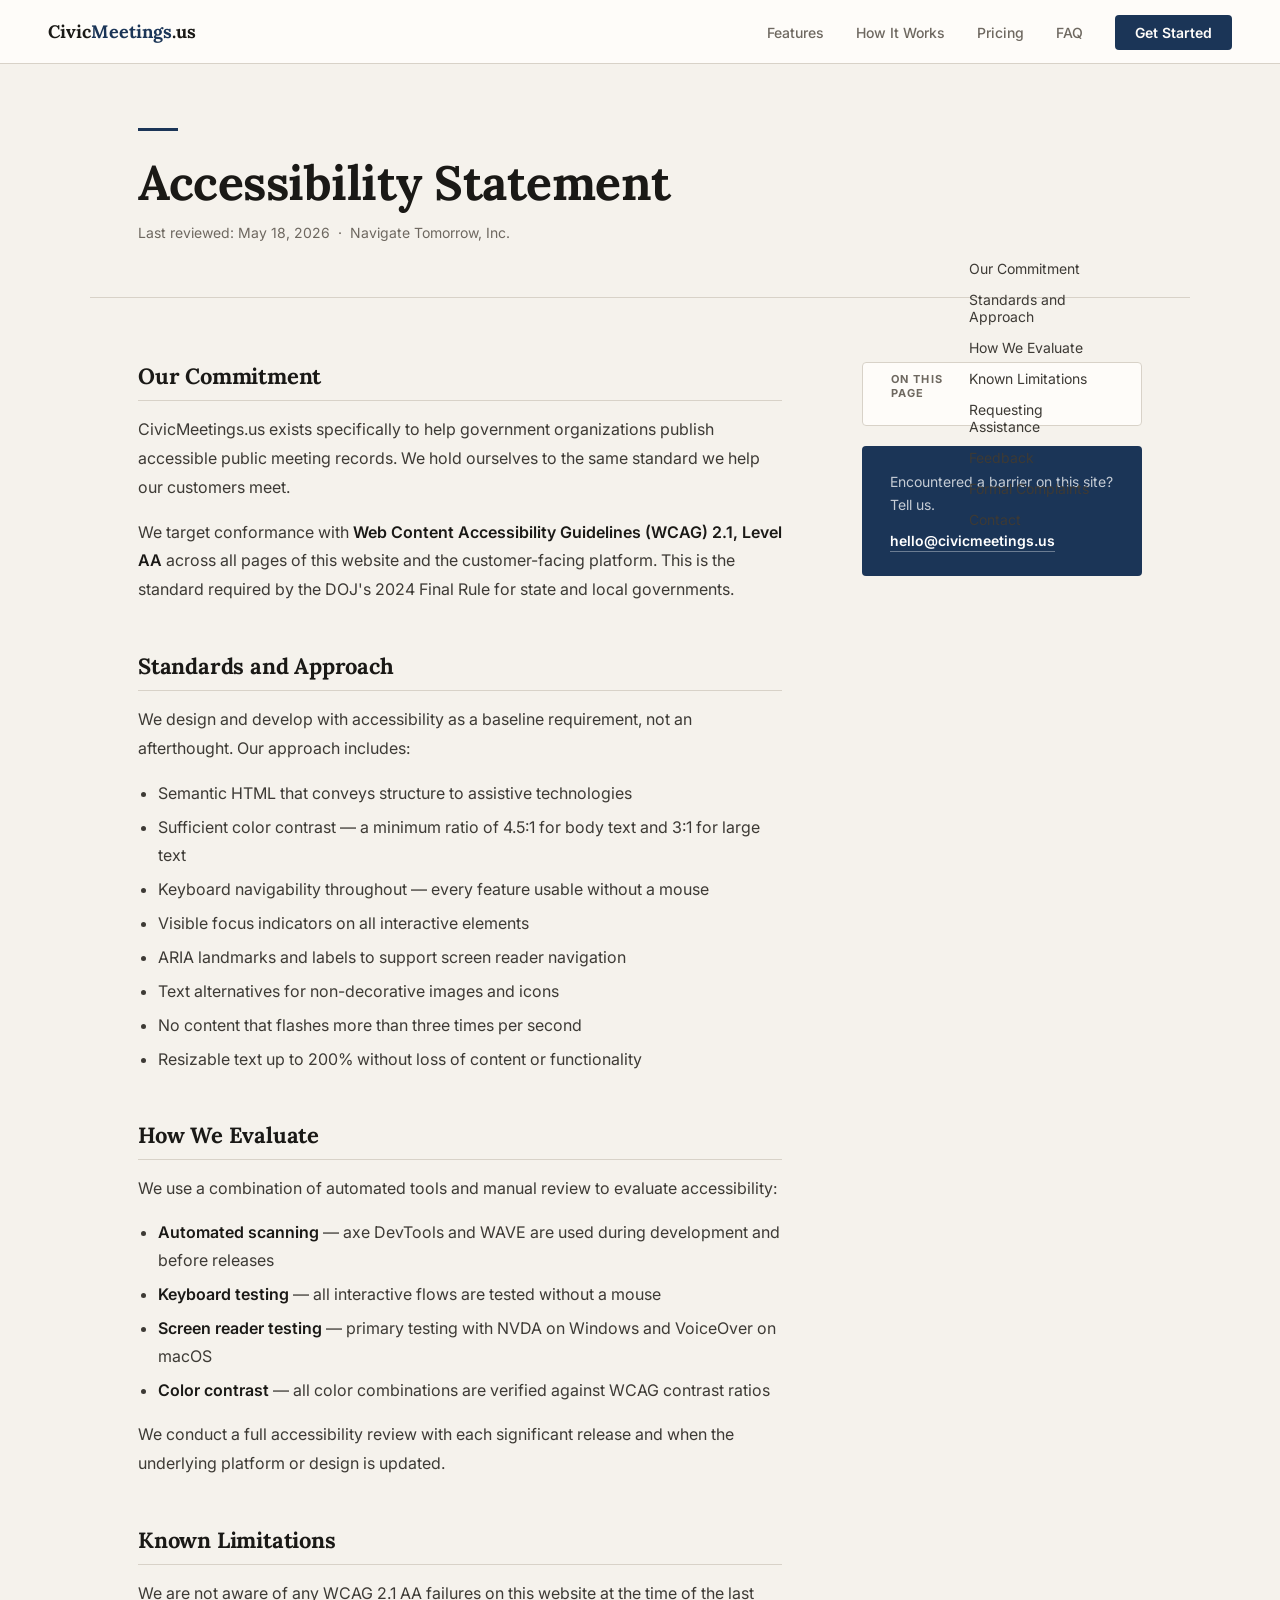
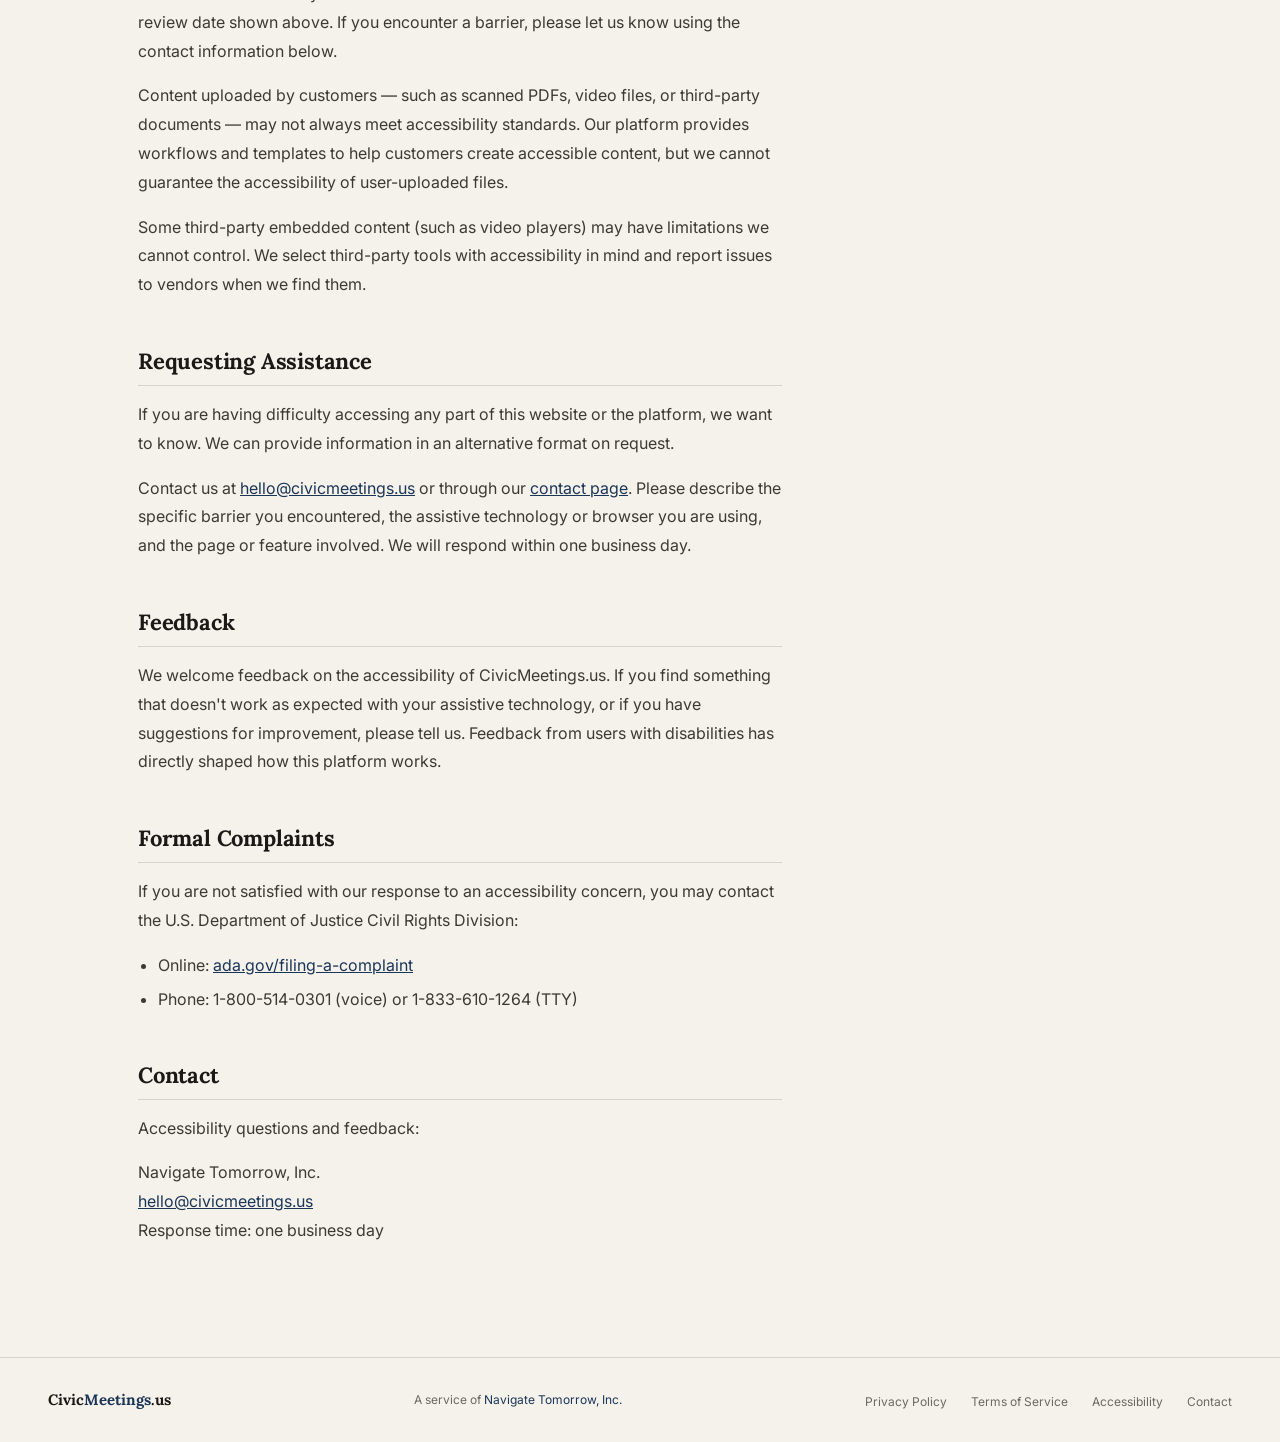
==== accessibility.html @ 12cb9756 "Add Privacy Policy, Terms of Service, Accessibility Statement, and Contact pages - Create styles.css" ====
<!DOCTYPE html>
<html lang="en">
<head>
  <meta charset="UTF-8">
  <meta name="viewport" content="width=device-width, initial-scale=1.0">
  <title>Accessibility Statement — CivicMeetings.us</title>
  <link href="https://fonts.googleapis.com/css2?family=Lora:ital,wght@0,400;0,600;0,700;1,400&family=Inter:wght@400;500;600;700&display=swap" rel="stylesheet">
  <link rel="stylesheet" href="styles.css">
</head>
<body>

<a href="#main-content" class="skip-link">Skip to main content</a>

<nav aria-label="Main navigation">
  <a href="index.html" class="nav-logo">Civic<span>Meetings</span>.us</a>
  <ul class="nav-links">
    <li><a href="index.html#features">Features</a></li>
    <li><a href="index.html#how-it-works">How It Works</a></li>
    <li><a href="index.html#pricing">Pricing</a></li>
    <li><a href="index.html#faq">FAQ</a></li>
    <li><a href="index.html#pricing" class="nav-cta">Get Started</a></li>
  </ul>
</nav>

<main id="main-content">

  <div class="page-header">
    <div class="page-header-rule" aria-hidden="true"></div>
    <h1>Accessibility Statement</h1>
    <p class="page-header-meta">Last reviewed: May 18, 2026 &nbsp;&middot;&nbsp; Navigate Tomorrow, Inc.</p>
  </div>

  <div class="page-content">

    <article class="prose">

      <h2 id="commitment">Our Commitment</h2>
      <p>CivicMeetings.us exists specifically to help government organizations publish accessible public meeting records. We hold ourselves to the same standard we help our customers meet.</p>
      <p>We target conformance with <strong>Web Content Accessibility Guidelines (WCAG) 2.1, Level AA</strong> across all pages of this website and the customer-facing platform. This is the standard required by the DOJ's 2024 Final Rule for state and local governments.</p>

      <h2 id="standards">Standards and Approach</h2>
      <p>We design and develop with accessibility as a baseline requirement, not an afterthought. Our approach includes:</p>
      <ul>
        <li>Semantic HTML that conveys structure to assistive technologies</li>
        <li>Sufficient color contrast — a minimum ratio of 4.5:1 for body text and 3:1 for large text</li>
        <li>Keyboard navigability throughout — every feature usable without a mouse</li>
        <li>Visible focus indicators on all interactive elements</li>
        <li>ARIA landmarks and labels to support screen reader navigation</li>
        <li>Text alternatives for non-decorative images and icons</li>
        <li>No content that flashes more than three times per second</li>
        <li>Resizable text up to 200% without loss of content or functionality</li>
      </ul>

      <h2 id="evaluation">How We Evaluate</h2>
      <p>We use a combination of automated tools and manual review to evaluate accessibility:</p>
      <ul>
        <li><strong>Automated scanning</strong> — axe DevTools and WAVE are used during development and before releases</li>
        <li><strong>Keyboard testing</strong> — all interactive flows are tested without a mouse</li>
        <li><strong>Screen reader testing</strong> — primary testing with NVDA on Windows and VoiceOver on macOS</li>
        <li><strong>Color contrast</strong> — all color combinations are verified against WCAG contrast ratios</li>
      </ul>
      <p>We conduct a full accessibility review with each significant release and when the underlying platform or design is updated.</p>

      <h2 id="known-issues">Known Limitations</h2>
      <p>We are not aware of any WCAG 2.1 AA failures on this website at the time of the last review date shown above. If you encounter a barrier, please let us know using the contact information below.</p>
      <p>Content uploaded by customers — such as scanned PDFs, video files, or third-party documents — may not always meet accessibility standards. Our platform provides workflows and templates to help customers create accessible content, but we cannot guarantee the accessibility of user-uploaded files.</p>
      <p>Some third-party embedded content (such as video players) may have limitations we cannot control. We select third-party tools with accessibility in mind and report issues to vendors when we find them.</p>

      <h2 id="assistance">Requesting Assistance</h2>
      <p>If you are having difficulty accessing any part of this website or the platform, we want to know. We can provide information in an alternative format on request.</p>
      <p>Contact us at <a href="mailto:hello@civicmeetings.us">hello@civicmeetings.us</a> or through our <a href="contact.html">contact page</a>. Please describe the specific barrier you encountered, the assistive technology or browser you are using, and the page or feature involved. We will respond within one business day.</p>

      <h2 id="feedback">Feedback</h2>
      <p>We welcome feedback on the accessibility of CivicMeetings.us. If you find something that doesn't work as expected with your assistive technology, or if you have suggestions for improvement, please tell us. Feedback from users with disabilities has directly shaped how this platform works.</p>

      <h2 id="formal-complaints">Formal Complaints</h2>
      <p>If you are not satisfied with our response to an accessibility concern, you may contact the U.S. Department of Justice Civil Rights Division:</p>
      <ul>
        <li>Online: <a href="https://www.ada.gov/filing-a-complaint/" target="_blank" rel="noopener noreferrer">ada.gov/filing-a-complaint</a></li>
        <li>Phone: 1-800-514-0301 (voice) or 1-833-610-1264 (TTY)</li>
      </ul>

      <h2 id="contact">Contact</h2>
      <p>Accessibility questions and feedback:</p>
      <p>
        Navigate Tomorrow, Inc.<br>
        <a href="mailto:hello@civicmeetings.us">hello@civicmeetings.us</a><br>
        Response time: one business day
      </p>

    </article>

    <aside class="page-sidebar" aria-label="Page navigation">
      <nav class="sidebar-nav" aria-label="Accessibility statement sections">
        <div class="sidebar-nav-title">On This Page</div>
        <ul>
          <li><a href="#commitment">Our Commitment</a></li>
          <li><a href="#standards">Standards and Approach</a></li>
          <li><a href="#evaluation">How We Evaluate</a></li>
          <li><a href="#known-issues">Known Limitations</a></li>
          <li><a href="#assistance">Requesting Assistance</a></li>
          <li><a href="#feedback">Feedback</a></li>
          <li><a href="#formal-complaints">Formal Complaints</a></li>
          <li><a href="#contact">Contact</a></li>
        </ul>
      </nav>
      <div class="sidebar-contact-box">
        <p>Encountered a barrier on this site? Tell us.</p>
        <a href="mailto:hello@civicmeetings.us">hello@civicmeetings.us</a>
      </div>
    </aside>

  </div>

</main>

<footer>
  <div class="footer-logo">Civic<span>Meetings</span>.us</div>
  <p class="footer-text">A service of <a href="https://navigatetomorrow.com" target="_blank" rel="noopener noreferrer">Navigate Tomorrow, Inc.</a></p>
  <ul class="footer-links">
    <li><a href="privacy.html">Privacy Policy</a></li>
    <li><a href="terms.html">Terms of Service</a></li>
    <li><a href="accessibility.html" aria-current="page">Accessibility</a></li>
    <li><a href="contact.html">Contact</a></li>
  </ul>
</footer>

</body>
</html>
---- styles.css ----
/* ─── VARIABLES ─── */
:root {
  --cream:       #F5F2EC;
  --cream-dark:  #EDE8DF;
  --warm-white:  #FEFCF9;
  --ink:         #1A1916;
  --ink-mid:     #3D3A35;
  --ink-muted:   #6E6860;
  --navy:        #1B3557;
  --navy-hover:  #142A45;
  --amber:       #B8751F;
  --border:      #D8D2C8;
}

/* ─── RESET ─── */
*, *::before, *::after { box-sizing: border-box; margin: 0; padding: 0; }
html { scroll-behavior: smooth; }
body {
  font-family: 'Inter', sans-serif;
  background: var(--cream);
  color: var(--ink);
  overflow-x: hidden;
}

/* ─── ACCESSIBILITY ─── */
.skip-link {
  position: absolute;
  top: -100px;
  left: 16px;
  background: var(--navy);
  color: #fff;
  font-size: 15px;
  font-weight: 600;
  padding: 10px 18px;
  border-radius: 0 0 4px 4px;
  text-decoration: none;
  z-index: 9999;
  transition: top 0.15s;
}
.skip-link:focus { top: 0; }

:focus-visible {
  outline: 3px solid var(--navy);
  outline-offset: 3px;
}
a:focus-visible,
button:focus-visible {
  outline: 3px solid var(--navy);
  outline-offset: 3px;
  border-radius: 2px;
}

/* ─── NAV ─── */
nav {
  position: sticky;
  top: 0;
  z-index: 100;
  padding: 0 48px;
  height: 64px;
  display: flex;
  align-items: center;
  justify-content: space-between;
  background: var(--warm-white);
  border-bottom: 1px solid var(--border);
}
.nav-logo {
  font-family: 'Lora', serif;
  font-size: 18px;
  font-weight: 700;
  color: var(--ink);
  text-decoration: none;
}
.nav-logo span { color: var(--navy); }
.nav-links {
  display: flex;
  align-items: center;
  gap: 32px;
  list-style: none;
}
.nav-links a {
  font-size: 14px;
  font-weight: 500;
  color: var(--ink-muted);
  text-decoration: none;
  transition: color 0.2s;
}
.nav-links a:hover { color: var(--ink); }
.nav-cta {
  background: var(--navy) !important;
  color: var(--warm-white) !important;
  padding: 9px 20px;
  border-radius: 4px;
  font-weight: 600 !important;
  transition: background 0.2s !important;
}
.nav-cta:hover { background: var(--navy-hover) !important; }

/* ─── SHARED LAYOUT ─── */
.section-container {
  max-width: 1100px;
  margin: 0 auto;
  padding: 0 48px;
}
.section-header-block {
  margin-bottom: 52px;
  padding-bottom: 28px;
  border-bottom: 1px solid var(--border);
}
.section-title {
  font-family: 'Lora', serif;
  font-size: clamp(26px, 3.2vw, 38px);
  font-weight: 700;
  color: var(--ink);
  letter-spacing: -0.4px;
  line-height: 1.2;
  margin-bottom: 14px;
}
.section-sub {
  font-size: 16px;
  color: var(--ink-muted);
  line-height: 1.7;
  max-width: 560px;
}

/* ─── BUTTONS ─── */
.btn-primary {
  display: inline-block;
  background: var(--navy);
  color: var(--warm-white);
  padding: 14px 34px;
  border-radius: 4px;
  font-weight: 600;
  font-size: 16px;
  text-decoration: none;
  transition: background 0.2s;
}
.btn-primary:hover { background: var(--navy-hover); }

.btn-secondary {
  display: inline-block;
  background: transparent;
  color: var(--ink);
  padding: 13px 26px;
  border-radius: 4px;
  font-weight: 500;
  font-size: 15px;
  border: 1px solid var(--border);
  text-decoration: none;
  transition: border-color 0.2s;
}
.btn-secondary:hover { border-color: var(--ink-mid); }

.btn-primary-light {
  display: inline-block;
  background: #fff;
  color: var(--navy);
  padding: 14px 34px;
  border-radius: 4px;
  font-weight: 700;
  font-size: 16px;
  text-decoration: none;
  transition: background 0.2s;
}
.btn-primary-light:hover { background: var(--cream); }

/* ─── FOOTER ─── */
footer {
  padding: 32px 48px;
  background: var(--cream);
  border-top: 1px solid var(--border);
  display: flex;
  align-items: center;
  justify-content: space-between;
  flex-wrap: wrap;
  gap: 16px;
}
.footer-logo {
  font-family: 'Lora', serif;
  font-size: 15px;
  font-weight: 700;
  color: var(--ink);
}
.footer-logo span { color: var(--navy); }
.footer-text { font-size: 12px; color: var(--ink-muted); }
.footer-text a { color: var(--navy); text-decoration: none; }
.footer-links { display: flex; gap: 24px; list-style: none; }
.footer-links a {
  font-size: 12px;
  color: var(--ink-muted);
  text-decoration: none;
  transition: color 0.2s;
}
.footer-links a:hover { color: var(--ink); }

/* ─── INNER PAGE LAYOUT ─── */
.page-header {
  padding: 64px 48px 56px;
  max-width: 1100px;
  margin: 0 auto;
  border-bottom: 1px solid var(--border);
}
.page-header-rule {
  width: 40px;
  height: 3px;
  background: var(--navy);
  margin-bottom: 24px;
}
.page-header h1 {
  font-family: 'Lora', serif;
  font-size: clamp(30px, 4vw, 48px);
  font-weight: 700;
  color: var(--ink);
  letter-spacing: -0.5px;
  line-height: 1.15;
  margin-bottom: 14px;
}
.page-header-meta {
  font-size: 14px;
  color: var(--ink-muted);
}

/* ─── PROSE CONTENT ─── */
.page-content {
  max-width: 1100px;
  margin: 0 auto;
  padding: 64px 48px 96px;
  display: grid;
  grid-template-columns: 1fr 280px;
  gap: 80px;
  align-items: start;
}
.page-content.no-sidebar {
  grid-template-columns: 1fr;
  max-width: 760px;
}

.prose { max-width: 680px; }
.prose h2 {
  font-family: 'Lora', serif;
  font-size: 22px;
  font-weight: 700;
  color: var(--ink);
  margin: 48px 0 14px;
  padding-bottom: 10px;
  border-bottom: 1px solid var(--border);
  letter-spacing: -0.2px;
}
.prose h2:first-child { margin-top: 0; }
.prose h3 {
  font-size: 16px;
  font-weight: 600;
  color: var(--ink);
  margin: 24px 0 8px;
}
.prose p {
  font-size: 16px;
  color: var(--ink-mid);
  line-height: 1.8;
  margin-bottom: 16px;
}
.prose ul, .prose ol {
  margin: 0 0 16px 20px;
}
.prose li {
  font-size: 16px;
  color: var(--ink-mid);
  line-height: 1.75;
  margin-bottom: 6px;
}
.prose a {
  color: var(--navy);
  text-decoration: underline;
}
.prose a:hover { color: var(--navy-hover); }
.prose strong { color: var(--ink); font-weight: 600; }

/* ─── PAGE SIDEBAR ─── */
.page-sidebar {
  position: sticky;
  top: 80px;
}
.sidebar-nav {
  background: var(--warm-white);
  border: 1px solid var(--border);
  border-radius: 4px;
  padding: 24px 28px;
}
.sidebar-nav-title {
  font-size: 11px;
  font-weight: 700;
  letter-spacing: 0.1em;
  text-transform: uppercase;
  color: var(--ink-muted);
  margin-bottom: 16px;
}
.sidebar-nav ul {
  list-style: none;
  display: flex;
  flex-direction: column;
  gap: 2px;
}
.sidebar-nav a {
  display: block;
  font-size: 14px;
  color: var(--ink-mid);
  text-decoration: none;
  padding: 6px 0;
  border-bottom: 1px solid var(--border);
  transition: color 0.15s;
}
.sidebar-nav a:last-child { border-bottom: none; }
.sidebar-nav a:hover { color: var(--navy); }

.sidebar-contact-box {
  margin-top: 20px;
  background: var(--navy);
  border-radius: 4px;
  padding: 24px 28px;
}
.sidebar-contact-box p {
  font-size: 14px;
  color: rgba(255,255,255,0.75);
  line-height: 1.65;
  margin-bottom: 14px;
}
.sidebar-contact-box a {
  display: inline-block;
  font-size: 14px;
  font-weight: 600;
  color: #fff;
  text-decoration: none;
  border-bottom: 1px solid rgba(255,255,255,0.35);
  padding-bottom: 2px;
}

/* ─── CONTACT PAGE ─── */
.contact-grid {
  display: grid;
  grid-template-columns: 1fr 1fr;
  gap: 64px;
  align-items: start;
}
@media (max-width: 760px) { .contact-grid { grid-template-columns: 1fr; gap: 48px; } }

.contact-info h2 {
  font-family: 'Lora', serif;
  font-size: 20px;
  font-weight: 700;
  color: var(--ink);
  margin-bottom: 16px;
}
.contact-info p {
  font-size: 16px;
  color: var(--ink-mid);
  line-height: 1.75;
  margin-bottom: 20px;
}
.contact-detail {
  padding: 16px 0;
  border-top: 1px solid var(--border);
}
.contact-detail:last-child { border-bottom: 1px solid var(--border); }
.contact-detail-label {
  font-size: 11px;
  font-weight: 700;
  letter-spacing: 0.1em;
  text-transform: uppercase;
  color: var(--ink-muted);
  margin-bottom: 4px;
}
.contact-detail-value {
  font-size: 16px;
  color: var(--ink);
}
.contact-detail-value a {
  color: var(--navy);
  text-decoration: none;
  border-bottom: 1px solid var(--border);
}
.contact-detail-value a:hover { border-color: var(--navy); }

.contact-form-wrap h2 {
  font-family: 'Lora', serif;
  font-size: 20px;
  font-weight: 700;
  color: var(--ink);
  margin-bottom: 24px;
}
.contact-form {
  display: flex;
  flex-direction: column;
  gap: 18px;
}
.form-group {
  display: flex;
  flex-direction: column;
  gap: 6px;
}
.form-group label {
  font-size: 13px;
  font-weight: 600;
  color: var(--ink);
  letter-spacing: 0.02em;
}
.form-group input,
.form-group select,
.form-group textarea {
  font-family: 'Inter', sans-serif;
  font-size: 15px;
  color: var(--ink);
  background: var(--warm-white);
  border: 1px solid var(--border);
  border-radius: 4px;
  padding: 11px 14px;
  transition: border-color 0.15s;
  width: 100%;
}
.form-group input:focus,
.form-group select:focus,
.form-group textarea:focus {
  outline: none;
  border-color: var(--navy);
  box-shadow: 0 0 0 3px rgba(27, 53, 87, 0.12);
}
.form-group textarea { resize: vertical; min-height: 130px; }
.form-group select { appearance: none; cursor: pointer; }
.form-submit {
  display: inline-block;
  background: var(--navy);
  color: var(--warm-white);
  padding: 14px 34px;
  border-radius: 4px;
  font-family: 'Inter', sans-serif;
  font-weight: 600;
  font-size: 16px;
  border: none;
  cursor: pointer;
  text-align: center;
  transition: background 0.2s;
  width: 100%;
}
.form-submit:hover { background: var(--navy-hover); }
.form-note {
  font-size: 13px;
  color: var(--ink-muted);
  line-height: 1.6;
}

/* ─── RESPONSIVE ─── */
@media (max-width: 860px) {
  .page-content {
    grid-template-columns: 1fr;
    gap: 48px;
  }
  .page-sidebar { position: static; }
}
@media (max-width: 680px) {
  nav { padding: 0 20px; }
  .nav-links { display: none; }
  .page-header { padding: 48px 24px 40px; }
  .page-content { padding: 48px 24px 72px; }
  footer { flex-direction: column; text-align: center; padding: 24px 20px; }
  .footer-links { flex-wrap: wrap; justify-content: center; }
}
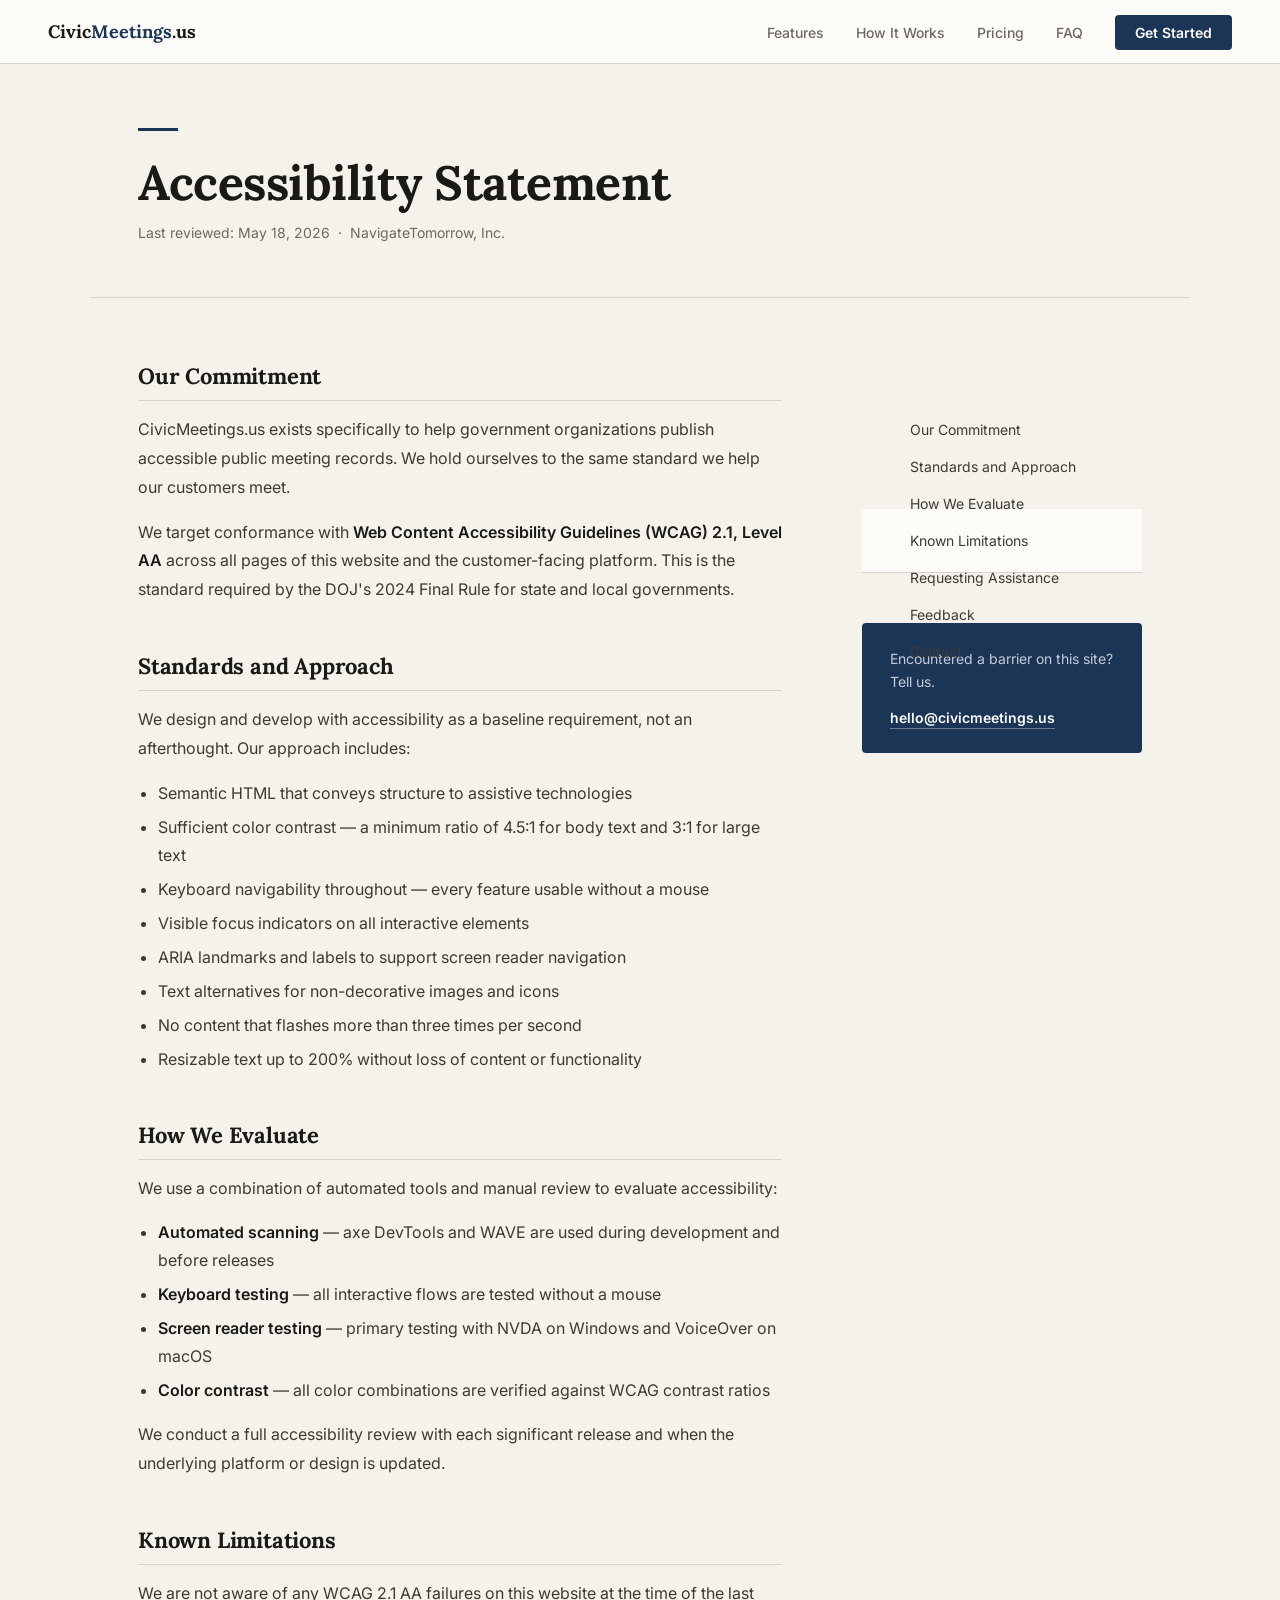
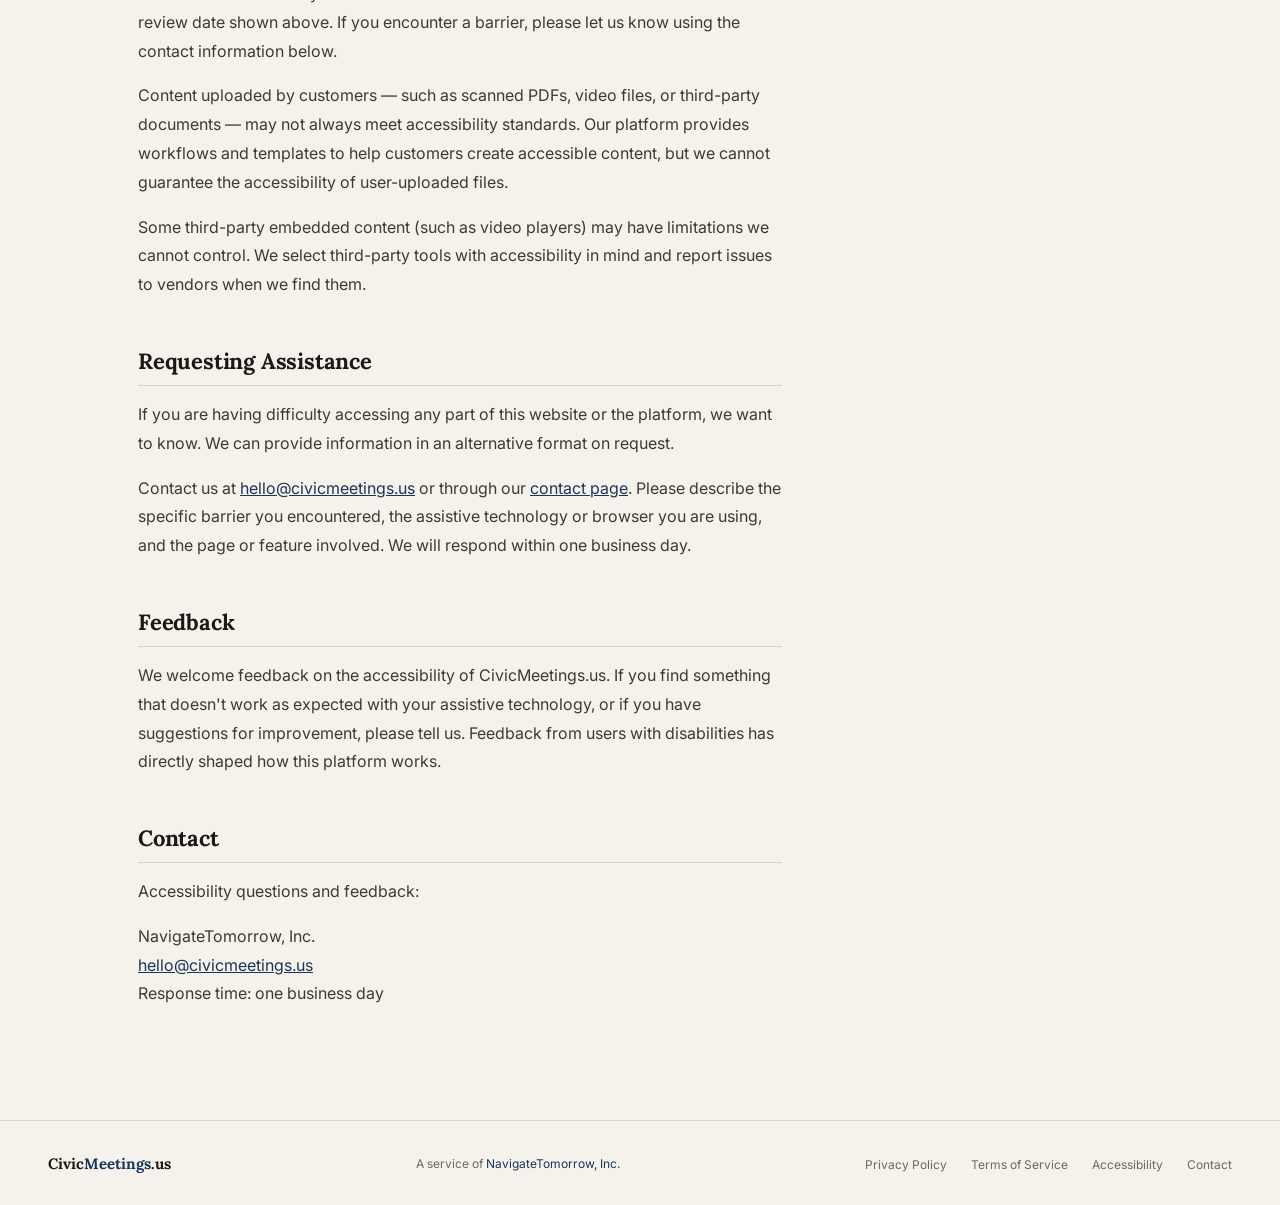
==== commit 1a3198c6: "Simplify sidebar on policy pages: remove nav box styling, restore plain link list Co-Authored-By: Cl" ====
--- a/accessibility.html
+++ b/accessibility.html
@@ -27,7 +27,7 @@
   <div class="page-header">
     <div class="page-header-rule" aria-hidden="true"></div>
     <h1>Accessibility Statement</h1>
-    <p class="page-header-meta">Last reviewed: May 18, 2026 &nbsp;&middot;&nbsp; Navigate Tomorrow, Inc.</p>
+    <p class="page-header-meta">Last reviewed: May 18, 2026 &nbsp;&middot;&nbsp; NavigateTomorrow, Inc.</p>
   </div>
 
   <div class="page-content">
@@ -73,17 +73,12 @@
       <h2 id="feedback">Feedback</h2>
       <p>We welcome feedback on the accessibility of CivicMeetings.us. If you find something that doesn't work as expected with your assistive technology, or if you have suggestions for improvement, please tell us. Feedback from users with disabilities has directly shaped how this platform works.</p>
 
-      <h2 id="formal-complaints">Formal Complaints</h2>
-      <p>If you are not satisfied with our response to an accessibility concern, you may contact the U.S. Department of Justice Civil Rights Division:</p>
-      <ul>
-        <li>Online: <a href="https://www.ada.gov/filing-a-complaint/" target="_blank" rel="noopener noreferrer">ada.gov/filing-a-complaint</a></li>
-        <li>Phone: 1-800-514-0301 (voice) or 1-833-610-1264 (TTY)</li>
-      </ul>
+  
 
       <h2 id="contact">Contact</h2>
       <p>Accessibility questions and feedback:</p>
       <p>
-        Navigate Tomorrow, Inc.<br>
+        NavigateTomorrow, Inc.<br>
         <a href="mailto:hello@civicmeetings.us">hello@civicmeetings.us</a><br>
         Response time: one business day
       </p>
@@ -92,7 +87,6 @@
 
     <aside class="page-sidebar" aria-label="Page navigation">
       <nav class="sidebar-nav" aria-label="Accessibility statement sections">
-        <div class="sidebar-nav-title">On This Page</div>
         <ul>
           <li><a href="#commitment">Our Commitment</a></li>
           <li><a href="#standards">Standards and Approach</a></li>
@@ -100,7 +94,6 @@
           <li><a href="#known-issues">Known Limitations</a></li>
           <li><a href="#assistance">Requesting Assistance</a></li>
           <li><a href="#feedback">Feedback</a></li>
-          <li><a href="#formal-complaints">Formal Complaints</a></li>
           <li><a href="#contact">Contact</a></li>
         </ul>
       </nav>
@@ -116,7 +109,7 @@
 
 <footer>
   <div class="footer-logo">Civic<span>Meetings</span>.us</div>
-  <p class="footer-text">A service of <a href="https://navigatetomorrow.com" target="_blank" rel="noopener noreferrer">Navigate Tomorrow, Inc.</a></p>
+  <p class="footer-text">A service of <a href="https://navigatetomorrow.com" target="_blank" rel="noopener noreferrer">NavigateTomorrow, Inc.</a></p>
   <ul class="footer-links">
     <li><a href="privacy.html">Privacy Policy</a></li>
     <li><a href="terms.html">Terms of Service</a></li>
--- a/styles.css
+++ b/styles.css
@@ -276,43 +276,33 @@
 
 /* ─── PAGE SIDEBAR ─── */
 .page-sidebar {
-  position: sticky;
-  top: 80px;
+  margin-top: 147px;
+  margin-bottom: 40px;
 }
 .sidebar-nav {
-  background: var(--warm-white);
-  border: 1px solid var(--border);
-  border-radius: 4px;
-  padding: 24px 28px;
-}
-.sidebar-nav-title {
-  font-size: 11px;
-  font-weight: 700;
-  letter-spacing: 0.1em;
-  text-transform: uppercase;
-  color: var(--ink-muted);
-  margin-bottom: 16px;
+  margin-bottom: 0;
 }
 .sidebar-nav ul {
   list-style: none;
   display: flex;
   flex-direction: column;
-  gap: 2px;
+  gap: 0;
+  margin: 0;
+  padding: 0;
 }
 .sidebar-nav a {
   display: block;
   font-size: 14px;
   color: var(--ink-mid);
   text-decoration: none;
-  padding: 6px 0;
-  border-bottom: 1px solid var(--border);
+  padding: 10px 0;
   transition: color 0.15s;
-}
-.sidebar-nav a:last-child { border-bottom: none; }
+  border: none;
+}
 .sidebar-nav a:hover { color: var(--navy); }
 
 .sidebar-contact-box {
-  margin-top: 20px;
+  margin-top: 50px;
   background: var(--navy);
   border-radius: 4px;
   padding: 24px 28px;
@@ -452,7 +442,7 @@
     grid-template-columns: 1fr;
     gap: 48px;
   }
-  .page-sidebar { position: static; }
+  .page-sidebar { margin-top: 0; }
 }
 @media (max-width: 680px) {
   nav { padding: 0 20px; }
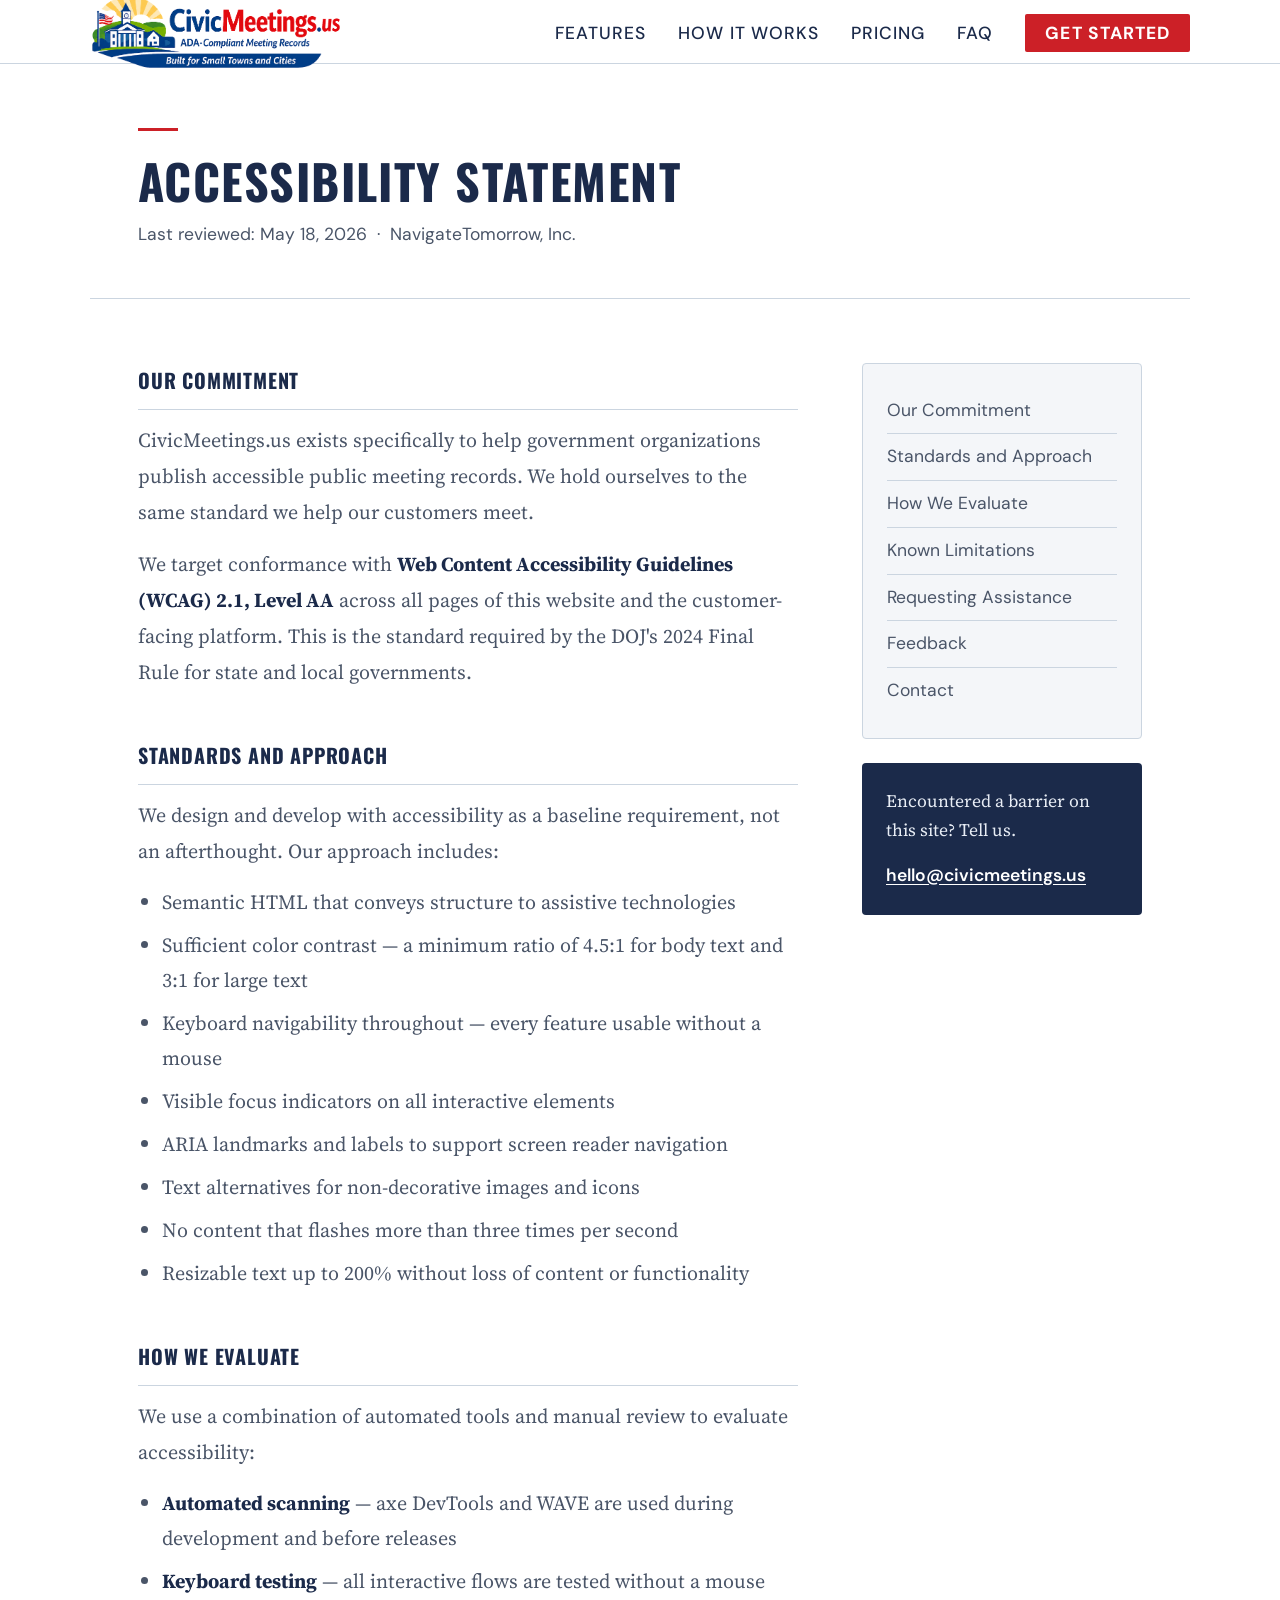
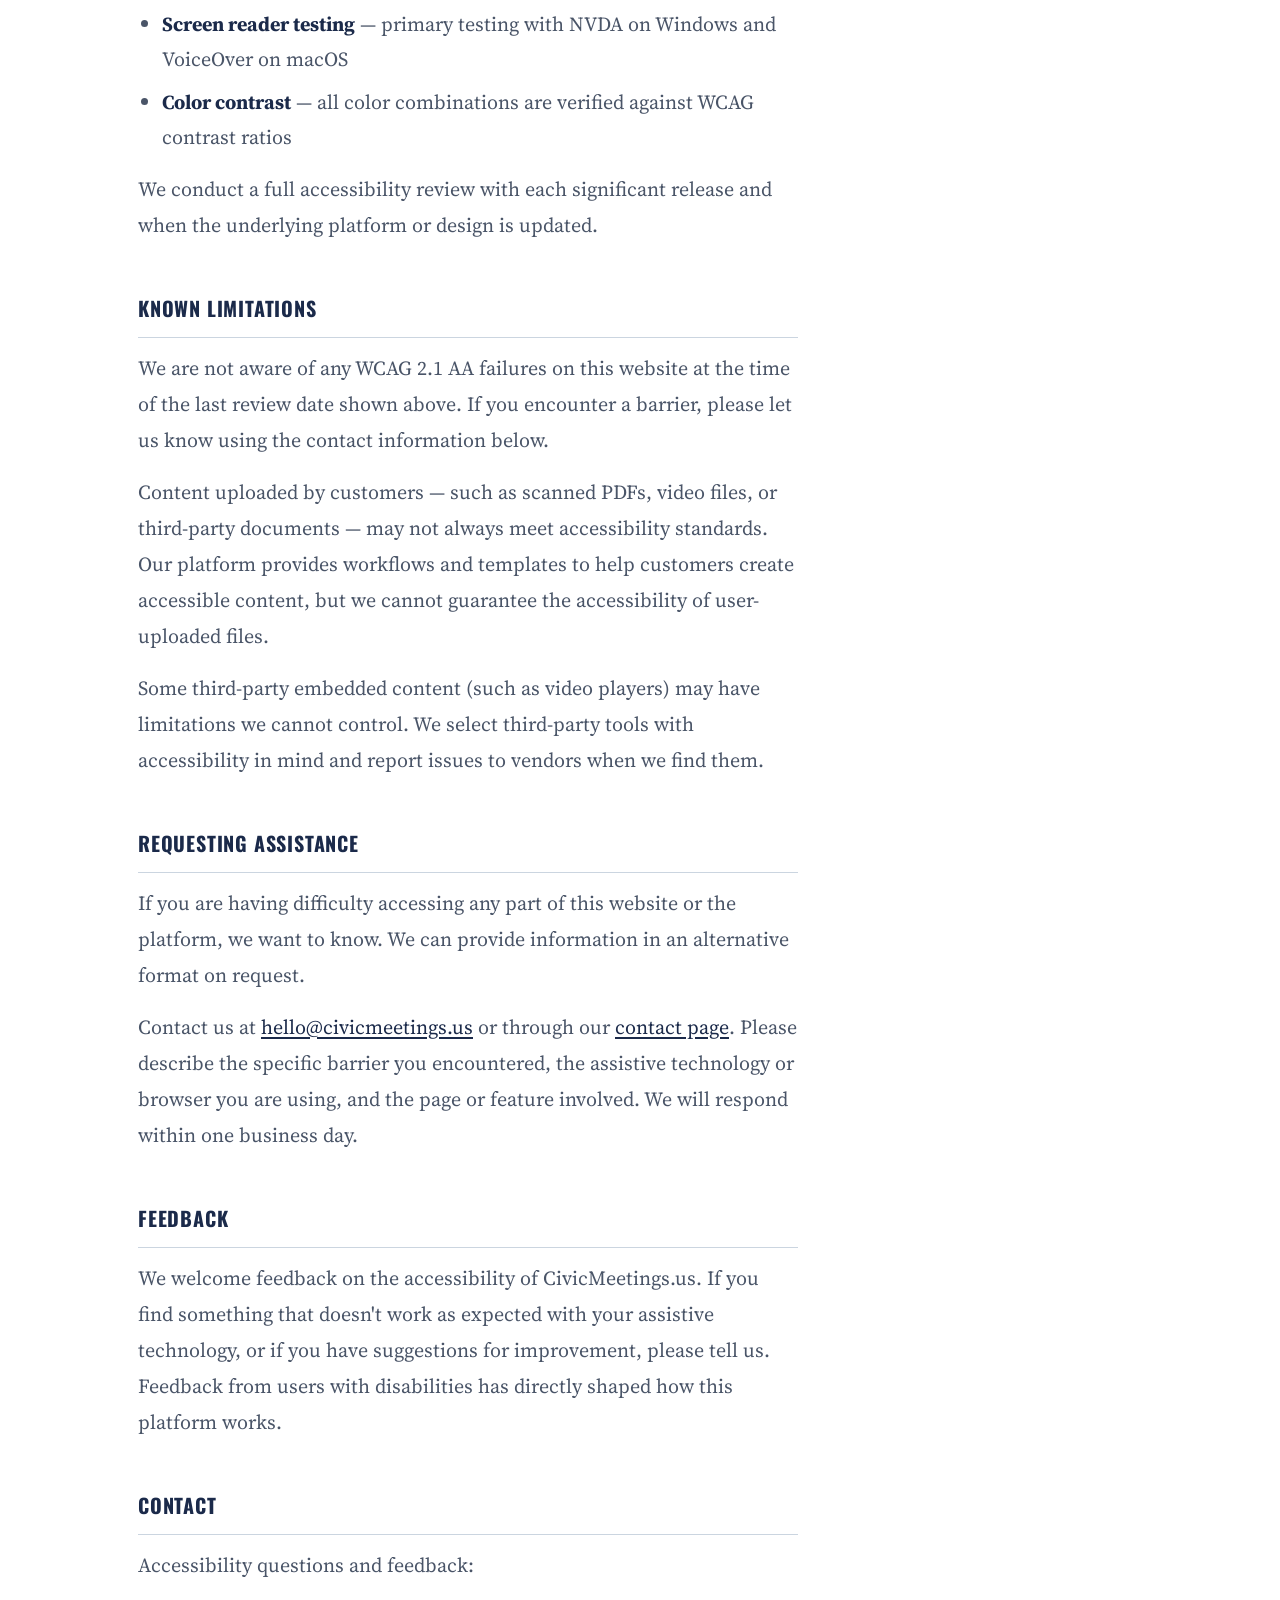
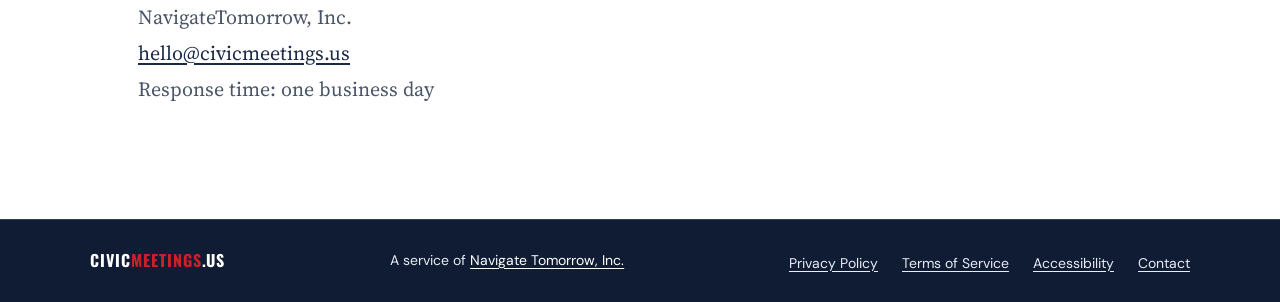
==== commit 4602d0f0: "Rebrand to new design system: extract CSS, swap logo, update all pages - Replace embedded styles wit" ====
--- a/accessibility.html
+++ b/accessibility.html
@@ -4,23 +4,32 @@
   <meta charset="UTF-8">
   <meta name="viewport" content="width=device-width, initial-scale=1.0">
   <title>Accessibility Statement — CivicMeetings.us</title>
-  <link href="https://fonts.googleapis.com/css2?family=Lora:ital,wght@0,400;0,600;0,700;1,400&family=Inter:wght@400;500;600;700&display=swap" rel="stylesheet">
+  <link rel="preconnect" href="https://fonts.googleapis.com">
+  <link href="https://fonts.googleapis.com/css2?family=Oswald:wght@400;600;700&family=Source+Serif+4:ital,wght@0,400;0,600;1,400&family=DM+Sans:wght@400;500;600&display=swap" rel="stylesheet">
   <link rel="stylesheet" href="styles.css">
 </head>
 <body>
 
-<a href="#main-content" class="skip-link">Skip to main content</a>
+<a href="#main-content" class="skip-nav">Skip to main content</a>
 
-<nav aria-label="Main navigation">
-  <a href="index.html" class="nav-logo">Civic<span>Meetings</span>.us</a>
-  <ul class="nav-links">
-    <li><a href="index.html#features">Features</a></li>
-    <li><a href="index.html#how-it-works">How It Works</a></li>
-    <li><a href="index.html#pricing">Pricing</a></li>
-    <li><a href="index.html#faq">FAQ</a></li>
-    <li><a href="index.html#pricing" class="nav-cta">Get Started</a></li>
-  </ul>
-</nav>
+<header class="site-header" role="banner">
+  <div class="site-header__inner">
+    <div class="site-logo">
+      <a href="index.html" aria-label="CivicMeetings.us — Home">
+        <img src="civicmeetings-logo.svg" alt="CivicMeetings.us" height="80">
+      </a>
+    </div>
+    <nav aria-label="Main navigation">
+      <ul class="nav-links">
+        <li><a href="index.html#features">Features</a></li>
+        <li><a href="index.html#how-it-works">How It Works</a></li>
+        <li><a href="index.html#pricing">Pricing</a></li>
+        <li><a href="index.html#faq">FAQ</a></li>
+        <li><a href="index.html#pricing" class="nav-cta" style="text-decoration:none;">Get Started</a></li>
+      </ul>
+    </nav>
+  </div>
+</header>
 
 <main id="main-content">
 
@@ -73,8 +82,6 @@
       <h2 id="feedback">Feedback</h2>
       <p>We welcome feedback on the accessibility of CivicMeetings.us. If you find something that doesn't work as expected with your assistive technology, or if you have suggestions for improvement, please tell us. Feedback from users with disabilities has directly shaped how this platform works.</p>
 
-  
-
       <h2 id="contact">Contact</h2>
       <p>Accessibility questions and feedback:</p>
       <p>
@@ -107,15 +114,19 @@
 
 </main>
 
-<footer>
-  <div class="footer-logo">Civic<span>Meetings</span>.us</div>
-  <p class="footer-text">A service of <a href="https://navigatetomorrow.com" target="_blank" rel="noopener noreferrer">NavigateTomorrow, Inc.</a></p>
-  <ul class="footer-links">
-    <li><a href="privacy.html">Privacy Policy</a></li>
-    <li><a href="terms.html">Terms of Service</a></li>
-    <li><a href="accessibility.html" aria-current="page">Accessibility</a></li>
-    <li><a href="contact.html">Contact</a></li>
-  </ul>
+<footer class="site-footer" role="contentinfo">
+  <div class="site-footer__inner">
+    <div class="footer-logo" aria-label="CivicMeetings.us">Civic<span>Meetings</span>.us</div>
+    <p class="footer-text">A service of <a href="https://navigatetomorrow.com" target="_blank" rel="noopener noreferrer">Navigate Tomorrow, Inc.</a></p>
+    <nav aria-label="Footer navigation">
+      <ul class="footer-links">
+        <li><a href="privacy.html">Privacy Policy</a></li>
+        <li><a href="terms.html">Terms of Service</a></li>
+        <li><a href="accessibility.html" aria-current="page">Accessibility</a></li>
+        <li><a href="contact.html">Contact</a></li>
+      </ul>
+    </nav>
+  </div>
 </footer>
 
 </body>
--- a/styles.css
+++ b/styles.css
@@ -1,454 +1,1328 @@
-/* ─── VARIABLES ─── */
+/* =============================================
+   DESIGN TOKENS — Government Grants System
+   ============================================= */
 :root {
-  --cream:       #F5F2EC;
-  --cream-dark:  #EDE8DF;
-  --warm-white:  #FEFCF9;
-  --ink:         #1A1916;
-  --ink-mid:     #3D3A35;
-  --ink-muted:   #6E6860;
-  --navy:        #1B3557;
-  --navy-hover:  #142A45;
-  --amber:       #B8751F;
-  --border:      #D8D2C8;
-}
-
-/* ─── RESET ─── */
+  --color-navy:        #1B2A4A;
+  --color-navy-dark:   #0F1C33;
+  --color-navy-mid:    #233258;
+  --color-white:       #FFFFFF;
+  --color-off-white:   #F4F6F9;
+  --color-red:         #CC2027;
+  --color-red-hover:   #A8181E;
+  --color-text-dark:   #1A1A2E;
+  --color-text-mid:    #4A5568;
+  --color-text-light:  #E8EDF5;
+  --color-border:      #CBD5E0;
+  --color-border-dark: #2D3F60;
+  --color-success:     #2D6A4F;
+  --color-warning:     #E07B00;
+  --color-overlay:     rgba(15,28,51,0.72);
+
+  --font-display: 'Oswald', 'Barlow Condensed', sans-serif;
+  --font-body:    'Source Serif 4', Georgia, serif;
+  --font-ui:      'DM Sans', 'Helvetica Neue', sans-serif;
+
+  --text-hero:   clamp(2.4rem, 5vw, 3.8rem);
+  --text-h2:     clamp(1.6rem, 3vw, 2.2rem);
+  --text-h3:     1.25rem;
+  --text-body:   1.25rem;       /* was 1rem — +25% */
+  --text-small:  1.094rem;      /* was 0.875rem — +25% */
+  --text-badge:  0.938rem;      /* was 0.75rem — +25% */
+  --text-cta:    1.1rem;
+
+  --space-1: 4px;
+  --space-2: 8px;
+  --space-3: 12px;
+  --space-4: 16px;
+  --space-5: 24px;
+  --space-6: 32px;
+  --space-7: 48px;
+  --space-8: 64px;
+  --space-9: 96px;
+
+  --container-max:     1100px;
+  --container-padding: clamp(16px, 5vw, 48px);
+
+  --radius-sm:  2px;
+  --radius-md:  4px;
+  --radius-lg:  8px;
+
+  --shadow-form:    0 8px 32px rgba(0,0,0,0.22);
+  --shadow-card:    0 2px 12px rgba(0,0,0,0.10);
+  --shadow-step:    0 4px 16px rgba(27,42,74,0.18);
+
+  --transition-fast: 0.15s ease;
+  --transition-med:  0.25s ease;
+
+  --page-bg:       #FFFFFF;
+  --section-alt:   #F4F6F9;
+  --body-text:     #1A1A2E;
+  --body-text-mid: #4A5568;
+  --card-bg:       #FFFFFF;
+  --border-color:  #CBD5E0;
+}
+
+/* =============================================
+   RESET & BASE
+   ============================================= */
 *, *::before, *::after { box-sizing: border-box; margin: 0; padding: 0; }
 html { scroll-behavior: smooth; }
 body {
-  font-family: 'Inter', sans-serif;
-  background: var(--cream);
-  color: var(--ink);
+  font-family: var(--font-ui);
+  font-size: var(--text-body);
+  color: var(--body-text);
+  background: var(--page-bg);
+  line-height: 1.7;
   overflow-x: hidden;
 }
-
-/* ─── ACCESSIBILITY ─── */
-.skip-link {
+img { max-width: 100%; display: block; }
+/* All links get underline for ADA — buttons explicitly override */
+a { color: inherit; text-decoration: underline; text-underline-offset: 3px; }
+a:not([class]) { text-decoration: underline; }
+
+/* =============================================
+   SKIP NAVIGATION — WCAG 2.4.1
+   ============================================= */
+.skip-nav {
   position: absolute;
-  top: -100px;
-  left: 16px;
-  background: var(--navy);
-  color: #fff;
-  font-size: 15px;
-  font-weight: 600;
-  padding: 10px 18px;
-  border-radius: 0 0 4px 4px;
+  top: -999px;
+  left: 0;
+  padding: 12px 20px;
+  background: var(--color-navy-dark);
+  color: var(--color-white);
+  font-family: var(--font-ui);
+  font-size: var(--text-body);
+  font-weight: 700;
   text-decoration: none;
   z-index: 9999;
-  transition: top 0.15s;
-}
-.skip-link:focus { top: 0; }
-
+  border-bottom-right-radius: var(--radius-md);
+}
+.skip-nav:focus {
+  top: 0;
+  outline: 3px solid var(--color-red);
+  outline-offset: 2px;
+}
+
+/* =============================================
+   GLOBAL FOCUS STYLES — WCAG 2.4.7 / 2.4.11
+   ============================================= */
 :focus-visible {
-  outline: 3px solid var(--navy);
-  outline-offset: 3px;
-}
-a:focus-visible,
-button:focus-visible {
-  outline: 3px solid var(--navy);
+  outline: 3px solid var(--color-red);
   outline-offset: 3px;
   border-radius: 2px;
 }
-
-/* ─── NAV ─── */
-nav {
+/* Remove default focus for mouse users, keep for keyboard */
+:focus:not(:focus-visible) { outline: none; }
+
+/* =============================================
+   CONTAINER
+   ============================================= */
+.container {
+  max-width: var(--container-max);
+  margin: 0 auto;
+  padding: 0 var(--container-padding);
+}
+
+/* =============================================
+   HEADER / NAV
+   ============================================= */
+.site-header {
   position: sticky;
   top: 0;
   z-index: 100;
-  padding: 0 48px;
+  background: var(--color-white);
+  border-bottom: 1px solid var(--color-border);
+  padding: 0 var(--container-padding);
   height: 64px;
   display: flex;
   align-items: center;
+}
+.site-header__inner {
+  max-width: var(--container-max);
+  width: 100%;
+  margin: 0 auto;
+  display: flex;
+  align-items: center;
   justify-content: space-between;
-  background: var(--warm-white);
-  border-bottom: 1px solid var(--border);
-}
-.nav-logo {
-  font-family: 'Lora', serif;
-  font-size: 18px;
-  font-weight: 700;
-  color: var(--ink);
-  text-decoration: none;
-}
-.nav-logo span { color: var(--navy); }
+}
+.site-logo__name {
+  font-family: var(--font-display);
+  font-size: 1.4rem;
+  font-weight: 700;
+  text-transform: uppercase;
+  letter-spacing: 0.06em;
+  color: var(--color-navy);
+  line-height: 1;
+}
+.site-logo__name span { color: var(--color-red); }
+.site-logo__tagline {
+  font-family: var(--font-ui);
+  font-size: 0.65rem;
+  text-transform: uppercase;
+  letter-spacing: 0.14em;
+  color: var(--color-text-mid);
+  display: block;
+  margin-top: 2px;
+}
 .nav-links {
   display: flex;
   align-items: center;
-  gap: 32px;
+  gap: var(--space-6);
   list-style: none;
 }
 .nav-links a {
-  font-size: 14px;
+  font-family: var(--font-ui);
+  font-size: var(--text-small);
   font-weight: 500;
-  color: var(--ink-muted);
+  color: var(--color-navy);        /* #1B2A4A on white = 10.7:1 — passes AAA */
+  transition: color var(--transition-fast);
+  text-transform: uppercase;
+  letter-spacing: 0.06em;
+  text-decoration: none;           /* navigation links — underline suppressed by convention, visually grouped */
+}
+.nav-links a:hover,
+.nav-links a:focus-visible { color: var(--color-red); text-decoration: underline; }
+.nav-cta {
+  background: var(--color-red) !important;
+  color: var(--color-white) !important;
+  padding: 8px 20px !important;
+  border-radius: var(--radius-sm);
+  font-weight: 700 !important;
+  transition: background var(--transition-fast) !important;
+}
+.nav-cta:hover { background: var(--color-red-hover) !important; }
+
+/* =============================================
+   URGENCY BANNER
+   ============================================= */
+.urgency-banner {
+  background: var(--color-warning);
+  padding: var(--space-3) var(--container-padding);
+  text-align: center;
+}
+.urgency-banner__inner {
+  max-width: var(--container-max);
+  margin: 0 auto;
+  display: flex;
+  align-items: center;
+  justify-content: center;
+  gap: var(--space-4);
+  flex-wrap: wrap;
+}
+.urgency-banner__badge {
+  font-family: var(--font-ui);
+  font-size: var(--text-badge);
+  font-weight: 700;
+  text-transform: uppercase;
+  letter-spacing: 0.12em;
+  background: var(--color-navy-dark);
+  color: var(--color-white);
+  padding: 3px 10px;
+  border-radius: var(--radius-sm);
+  white-space: nowrap;
+}
+.urgency-banner__text {
+  font-family: var(--font-ui);
+  font-size: var(--text-body);     /* was --text-small */
+  font-weight: 600;
+  color: var(--color-navy-dark);   /* #0F1C33 on #E07B00 = 5.2:1 — passes AA */
+}
+
+/* =============================================
+   HERO
+   ============================================= */
+.hero {
+  background: var(--color-navy);
+  padding: var(--space-9) var(--container-padding);
+  position: relative;
+  overflow: hidden;
+}
+.hero::before {
+  content: '';
+  position: absolute;
+  inset: 0;
+  background: repeating-linear-gradient(
+    0deg,
+    transparent,
+    transparent 39px,
+    rgba(255,255,255,0.025) 39px,
+    rgba(255,255,255,0.025) 40px
+  );
+  pointer-events: none;
+}
+.hero__inner {
+  max-width: var(--container-max);
+  margin: 0 auto;
+  display: grid;
+  grid-template-columns: 1fr 380px;
+  gap: var(--space-8);
+  align-items: center;
+  position: relative;
+  z-index: 2;
+}
+.hero__eyebrow {
+  display: inline-flex;
+  align-items: center;
+  gap: var(--space-3);
+  font-family: var(--font-ui);
+  font-size: var(--text-badge);
+  font-weight: 700;
+  text-transform: uppercase;
+  letter-spacing: 0.14em;
+  color: var(--color-text-light);
+  margin-bottom: var(--space-5);
+}
+.hero__eyebrow::before {
+  content: '';
+  display: block;
+  width: 32px;
+  height: 2px;
+  background: var(--color-red);
+}
+.hero__headline {
+  font-family: var(--font-display);
+  font-size: var(--text-hero);
+  font-weight: 700;
+  text-transform: uppercase;
+  line-height: 1.05;
+  color: var(--color-white);
+  margin-bottom: var(--space-5);
+  letter-spacing: 0.01em;
+}
+.hero__headline .accent { color: var(--color-red); }
+.hero__body {
+  font-family: var(--font-body);
+  font-size: 1.3125rem;            /* 1.05 × 1.25 = +25% */
+  color: var(--color-text-light);
+  margin-bottom: var(--space-6);
+  max-width: 520px;
+  line-height: 1.8;
+}
+.hero__bullets {
+  list-style: none;
+  display: flex;
+  flex-direction: column;
+  gap: var(--space-2);
+  margin-bottom: var(--space-6);
+}
+.hero__bullets li {
+  font-family: var(--font-display);
+  font-size: 1.125rem;             /* 0.9 × 1.25 = +25% */
+  letter-spacing: 0.06em;
+  text-transform: uppercase;
+  color: var(--color-text-light);
+  padding-left: var(--space-5);
+  position: relative;
+}
+.hero__bullets li::before {
+  content: '—';
+  position: absolute;
+  left: 0;
+  color: var(--color-red);
+  font-weight: 700;
+}
+.hero__compliance-note {
+  background: rgba(224,123,0,0.2);
+  border-left: 3px solid var(--color-warning);
+  padding: var(--space-4) var(--space-5);
+  font-family: var(--font-ui);
+  font-size: var(--text-body);     /* +25% from --text-small */
+  color: #E8EDF5;                  /* solid — no transparency on text */
+  line-height: 1.7;
+  max-width: 520px;
+}
+.hero__compliance-note strong { color: #FFD080; font-weight: 700; } /* better contrast on dark bg */
+
+/* =============================================
+   FORM CARD
+   ============================================= */
+.form-card {
+  background: var(--color-white);
+  border-radius: var(--radius-md);
+  box-shadow: var(--shadow-form);
+  overflow: hidden;
+}
+.form-card__header {
+  background: var(--color-red);
+  padding: var(--space-4) var(--space-5);
+  text-align: center;
+}
+.form-card__title {
+  font-family: var(--font-display);
+  font-size: 1rem;
+  font-weight: 700;
+  text-transform: uppercase;
+  letter-spacing: 0.12em;
+  color: var(--color-white);
+}
+.form-card__body {
+  padding: var(--space-5);
+  display: flex;
+  flex-direction: column;
+  gap: var(--space-4);
+}
+.form-field { display: flex; flex-direction: column; gap: var(--space-2); }
+.form-label {
+  font-family: var(--font-ui);
+  font-size: var(--text-badge);
+  font-weight: 600;
+  text-transform: uppercase;
+  letter-spacing: 0.1em;
+  color: var(--color-text-dark);   /* #1A1A2E on white = 17.7:1 — passes AAA */
+}
+.form-input {
+  font-family: var(--font-ui);
+  font-size: var(--text-body);
+  border: 1px solid var(--color-border);
+  padding: var(--space-3) var(--space-4);
+  width: 100%;
+  border-radius: var(--radius-sm);
+  background: #fff;
+  color: var(--color-text-dark);
+  transition: border-color var(--transition-fast);
+  min-height: 44px;               /* WCAG 2.5.8 — minimum touch target */
+}
+.form-input:focus {
+  outline: 3px solid var(--color-navy);
+  outline-offset: 2px;
+  border-color: var(--color-navy);
+}
+.form-select {
+  font-family: var(--font-ui);
+  font-size: var(--text-body);
+  border: 1px solid var(--color-border);
+  padding: var(--space-3) var(--space-4);
+  width: 100%;
+  border-radius: var(--radius-sm);
+  background: #fff;
+  color: var(--color-text-dark);
+  appearance: none;
+  background-image: url("data:image/svg+xml,%3Csvg xmlns='http://www.w3.org/2000/svg' width='12' height='8' viewBox='0 0 12 8'%3E%3Cpath d='M1 1l5 5 5-5' stroke='%234A5568' stroke-width='1.5' fill='none'/%3E%3C/svg%3E");
+  background-repeat: no-repeat;
+  background-position: right 14px center;
+  min-height: 44px;               /* WCAG 2.5.8 — minimum touch target */
+}
+.form-select:focus {
+  outline: 3px solid var(--color-navy);
+  outline-offset: 2px;
+  border-color: var(--color-navy);
+}
+.form-card__footer {
+  padding: 0 var(--space-5) var(--space-5);
+  display: flex;
+  flex-direction: column;
+  gap: var(--space-3);
+}
+.form-trust {
+  display: flex;
+  align-items: center;
+  justify-content: center;
+  gap: var(--space-2);
+  font-family: var(--font-ui);
+  font-size: var(--text-badge);
+  text-transform: uppercase;
+  letter-spacing: 0.08em;
+  color: var(--color-text-mid);    /* #4A5568 on white = 7.0:1 — passes AA */
+}
+.form-trust svg { width: 14px; height: 14px; flex-shrink: 0; }
+
+/* =============================================
+   BUTTONS
+   ============================================= */
+.btn {
+  display: inline-flex;
+  align-items: center;
+  justify-content: center;
+  gap: var(--space-2);
+  font-family: var(--font-display);
+  font-size: var(--text-cta);
+  font-weight: 700;
+  letter-spacing: 0.08em;
+  text-transform: uppercase;
+  padding: 14px 28px;
+  min-height: 44px;               /* WCAG 2.5.8 touch target */
+  border-radius: var(--radius-sm);
+  border: 2px solid transparent;
+  cursor: pointer;
+  transition: background var(--transition-fast), transform var(--transition-fast), box-shadow var(--transition-fast);
+  white-space: nowrap;
+  text-decoration: none;          /* buttons never underlined */
+}
+.btn:hover { transform: translateY(-1px); }
+.btn:active { transform: translateY(0); }
+.btn--primary {
+  background: var(--color-red);
+  color: var(--color-white);
+  border-color: var(--color-red);
+}
+.btn--primary:hover {
+  background: var(--color-red-hover);
+  border-color: var(--color-red-hover);
+  box-shadow: 0 4px 16px rgba(204,32,39,0.35);
+}
+.btn--secondary {
+  background: transparent;
+  color: var(--color-navy);
+  border-color: var(--color-navy);
+}
+.btn--secondary:hover { background: var(--color-navy); color: white; }
+.btn--ghost {
+  background: transparent;
+  color: var(--color-white);
+  border-color: var(--color-white);
+}
+.btn--ghost:hover { background: rgba(255,255,255,0.12); }
+.btn--full {
+  width: 100%;
+  border-radius: var(--radius-sm);
+  padding: 16px;
+  font-size: 1.05rem;
+}
+.btn--outline-navy {
+  background: transparent;
+  color: var(--color-navy);
+  border: 2px solid var(--color-navy);  /* bumped to 2px for visibility */
+  padding: 12px 24px;
+  min-height: 44px;
+  font-family: var(--font-display);
+  font-size: 0.95rem;
+  font-weight: 700;
+  letter-spacing: 0.06em;
+  text-transform: uppercase;
+  display: inline-flex;
+  align-items: center;
+  justify-content: center;
+  border-radius: var(--radius-sm);
+  cursor: pointer;
+  transition: background var(--transition-fast), color var(--transition-fast);
   text-decoration: none;
-  transition: color 0.2s;
-}
-.nav-links a:hover { color: var(--ink); }
-.nav-cta {
-  background: var(--navy) !important;
-  color: var(--warm-white) !important;
-  padding: 9px 20px;
-  border-radius: 4px;
-  font-weight: 600 !important;
-  transition: background 0.2s !important;
-}
-.nav-cta:hover { background: var(--navy-hover) !important; }
-
-/* ─── SHARED LAYOUT ─── */
-.section-container {
-  max-width: 1100px;
+}
+.btn--outline-navy:hover,
+.btn--outline-navy:focus-visible { background: var(--color-navy); color: white; transform: none; }
+.btn--white {
+  background: white;
+  color: var(--color-navy);
+  border: 2px solid white;
+  padding: 12px 24px;
+  min-height: 44px;
+  font-family: var(--font-display);
+  font-size: 0.95rem;
+  font-weight: 700;
+  letter-spacing: 0.06em;
+  text-transform: uppercase;
+  display: inline-flex;
+  align-items: center;
+  justify-content: center;
+  border-radius: var(--radius-sm);
+  cursor: pointer;
+  transition: background var(--transition-fast);
+  text-decoration: none;
+}
+.btn--white:hover,
+.btn--white:focus-visible { background: var(--color-off-white); transform: none; }
+
+/* =============================================
+   SECTION SHARED STYLES
+   ============================================= */
+.section-label {
+  font-family: var(--font-ui);
+  font-size: var(--text-badge);
+  font-weight: 700;
+  text-transform: uppercase;
+  letter-spacing: 0.14em;
+  color: var(--color-red);
+  margin-bottom: var(--space-2);
+}
+.section-title {
+  font-family: var(--font-display);
+  font-size: var(--text-h2);
+  font-weight: 700;
+  text-transform: uppercase;
+  letter-spacing: 0.04em;
+  color: var(--color-navy);
+  line-height: 1.15;
+  margin-bottom: var(--space-4);
+}
+.section-sub {
+  font-family: var(--font-body);
+  font-size: var(--text-body);
+  color: var(--color-text-mid);
+  line-height: 1.8;
+  max-width: 560px;
+}
+.section-header {
+  padding-bottom: var(--space-6);
+  margin-bottom: var(--space-7);
+  border-bottom: 2px solid var(--color-red);
+}
+
+/* =============================================
+   STEPS / HOW IT WORKS
+   ============================================= */
+.steps-section {
+  background: var(--color-off-white);
+  padding: var(--space-9) var(--container-padding);
+  border-top: 1px solid var(--color-border);
+  border-bottom: 1px solid var(--color-border);
+}
+.steps-inner {
+  max-width: var(--container-max);
   margin: 0 auto;
-  padding: 0 48px;
-}
-.section-header-block {
-  margin-bottom: 52px;
-  padding-bottom: 28px;
-  border-bottom: 1px solid var(--border);
-}
-.section-title {
-  font-family: 'Lora', serif;
-  font-size: clamp(26px, 3.2vw, 38px);
-  font-weight: 700;
-  color: var(--ink);
-  letter-spacing: -0.4px;
+}
+.steps-grid {
+  display: grid;
+  grid-template-columns: repeat(4, 1fr);
+  gap: var(--space-6);
+}
+.step {
+  display: flex;
+  align-items: flex-start;
+  gap: var(--space-4);
+}
+.step__number {
+  width: 52px;
+  height: 52px;
+  background: var(--color-red);
+  color: white;
+  border-radius: 50%;
+  display: flex;
+  align-items: center;
+  justify-content: center;
+  font-family: var(--font-display);
+  font-size: 1.3rem;
+  font-weight: 700;
+  flex-shrink: 0;
+  box-shadow: var(--shadow-step);
+}
+.step__title {
+  font-family: var(--font-display);
+  font-size: 1rem;
+  font-weight: 700;
+  text-transform: uppercase;
+  letter-spacing: 0.06em;
+  color: var(--color-navy);
   line-height: 1.2;
-  margin-bottom: 14px;
-}
-.section-sub {
-  font-size: 16px;
-  color: var(--ink-muted);
+  margin-bottom: var(--space-2);
+}
+.step__body {
+  font-family: var(--font-body);
+  font-size: var(--text-body);     /* was --text-small, now full body size */
+  color: var(--color-text-mid);
   line-height: 1.7;
+}
+
+/* =============================================
+   FEATURES GRID
+   ============================================= */
+.features-section {
+  background: var(--color-white);
+  padding: var(--space-9) var(--container-padding);
+  border-top: 1px solid var(--color-border);
+  border-bottom: 1px solid var(--color-border);
+}
+.features-section .container { max-width: var(--container-max); margin: 0 auto; }
+.features-grid {
+  display: grid;
+  grid-template-columns: repeat(3, 1fr);
+  border: 1px solid var(--color-border);
+}
+.feature-card {
+  padding: 36px 32px;
+  border-right: 1px solid var(--color-border);
+  border-bottom: 1px solid var(--color-border);
+  transition: background var(--transition-med);
+}
+.feature-card:hover { background: var(--color-off-white); }
+.feature-card:nth-child(3n) { border-right: none; }
+.feature-card:nth-child(4),
+.feature-card:nth-child(5),
+.feature-card:nth-child(6) { border-bottom: none; }
+.feature-number {
+  font-family: var(--font-ui);
+  font-size: var(--text-badge);
+  font-weight: 700;
+  letter-spacing: 0.14em;
+  text-transform: uppercase;
+  color: var(--color-red);
+  margin-bottom: var(--space-4);
+}
+.feature-card h3 {
+  font-family: var(--font-display);
+  font-size: var(--text-h3);
+  font-weight: 700;
+  text-transform: uppercase;
+  letter-spacing: 0.04em;
+  color: var(--color-navy);
+  margin-bottom: var(--space-3);
+  line-height: 1.25;
+}
+.feature-card p {
+  font-family: var(--font-body);
+  font-size: var(--text-body);     /* was --text-small, now full body size */
+  color: var(--color-text-mid);
+  line-height: 1.75;
+}
+
+/* =============================================
+   PRICING
+   ============================================= */
+.pricing-section {
+  background: var(--color-off-white);
+  padding: var(--space-9) var(--container-padding);
+}
+.pricing-section .container { max-width: var(--container-max); margin: 0 auto; }
+.pricing-grid {
+  display: grid;
+  grid-template-columns: repeat(3, 1fr);
+  border: 1px solid var(--color-border);
+  border-radius: var(--radius-md);
+  overflow: hidden;
+  margin-bottom: var(--space-5);
+  box-shadow: var(--shadow-card);
+}
+.pricing-card {
+  padding: 40px 32px;
+  border-right: 1px solid var(--color-border);
+  background: var(--color-white);
+}
+.pricing-card:last-child { border-right: none; }
+.pricing-card.featured {
+  background: var(--color-navy);
+}
+.pricing-tier {
+  font-family: var(--font-ui);
+  font-size: var(--text-badge);
+  font-weight: 700;
+  letter-spacing: 0.12em;
+  text-transform: uppercase;
+  color: var(--color-text-mid);
+  margin-bottom: var(--space-4);
+}
+.pricing-card.featured .pricing-tier { color: #B8C8E0; }    /* solid near-equiv, navy bg = 4.8:1 — passes AA */
+.pricing-price {
+  font-family: var(--font-display);
+  font-size: 3rem;
+  font-weight: 700;
+  color: var(--color-navy);
+  letter-spacing: -1px;
+  line-height: 1;
+  margin-bottom: var(--space-2);
+}
+.pricing-price sup {
+  font-size: 1.1rem;
+  font-weight: 600;
+  vertical-align: top;
+  margin-top: 6px;
+  display: inline-block;
+}
+.pricing-card.featured .pricing-price { color: var(--color-white); }
+.pricing-cadence {
+  font-family: var(--font-ui);
+  font-size: var(--text-body);     /* was --text-small */
+  color: var(--color-text-mid);
+  margin-bottom: var(--space-5);
+}
+.pricing-card.featured .pricing-cadence { color: #C5D4E8; }  /* solid — navy bg passes AA */
+.pricing-description {
+  font-family: var(--font-body);
+  font-size: var(--text-body);     /* was --text-small */
+  color: var(--color-text-mid);
+  line-height: 1.7;
+  margin-bottom: var(--space-5);
+  padding-bottom: var(--space-5);
+  border-bottom: 1px solid var(--color-border);
+}
+.pricing-card.featured .pricing-description {
+  color: #D8E4F0;                  /* solid — navy bg = 8.2:1, passes AAA */
+  border-bottom-color: var(--color-border-dark);
+}
+.pricing-features {
+  list-style: none;
+  margin-bottom: var(--space-6);
+}
+.pricing-features li {
+  font-family: var(--font-ui);
+  font-size: var(--text-body);     /* was --text-small */
+  color: var(--color-text-mid);
+  padding: 8px 0;
+  display: flex;
+  align-items: flex-start;
+  gap: var(--space-3);
+  line-height: 1.5;
+  border-bottom: 1px solid var(--color-border);
+}
+.pricing-features li:last-child { border-bottom: none; }
+.pricing-card.featured .pricing-features li {
+  color: #D8E4F0;                  /* solid — passes AAA on navy */
+  border-bottom-color: var(--color-border-dark);
+}
+.pricing-features li::before {
+  content: '✓';
+  color: var(--color-red);
+  font-weight: 700;
+  font-size: 0.875rem;
+  margin-top: 4px;
+  flex-shrink: 0;
+}
+.pricing-card.featured .pricing-features li::before { color: #E8EDF5; }
+
+/* Maintenance card */
+.maintenance-card {
+  background: var(--color-navy-mid);
+  border-radius: var(--radius-md);
+  padding: var(--space-6) var(--space-7);
+  display: flex;
+  align-items: center;
+  justify-content: space-between;
+  gap: var(--space-6);
+  flex-wrap: wrap;
+}
+.maintenance-left .maint-label {
+  font-family: var(--font-ui);
+  font-size: var(--text-badge);
+  font-weight: 700;
+  text-transform: uppercase;
+  letter-spacing: 0.12em;
+  color: #A8BEDB;                  /* solid — navy-mid bg passes AA */
+  margin-bottom: var(--space-2);
+}
+.maintenance-left h3 {
+  font-family: var(--font-display);
+  font-size: var(--text-h3);
+  font-weight: 700;
+  text-transform: uppercase;
+  color: var(--color-white);
+  margin-bottom: var(--space-3);
+}
+.maintenance-left p {
+  font-family: var(--font-body);
+  font-size: var(--text-body);     /* was --text-small */
+  color: var(--color-text-light);  /* solid #E8EDF5 — no transparency */
+  line-height: 1.7;
+  max-width: 520px;
+}
+.maintenance-right { text-align: center; min-width: 180px; }
+.maintenance-price {
+  font-family: var(--font-display);
+  font-size: 2.8rem;
+  font-weight: 700;
+  color: var(--color-white);
+  letter-spacing: -1px;
+  line-height: 1;
+}
+.maintenance-price sup {
+  font-size: 1rem;
+  vertical-align: top;
+  margin-top: 6px;
+  display: inline-block;
+}
+.maintenance-cadence {
+  font-family: var(--font-ui);
+  font-size: var(--text-body);     /* was --text-small */
+  color: var(--color-text-light);  /* solid — no transparency */
+  margin-bottom: var(--space-4);
+}
+
+/* =============================================
+   TESTIMONIAL
+   ============================================= */
+.testimonials-section {
+  background: var(--color-white);
+  padding: var(--space-9) var(--container-padding);
+  border-top: 1px solid var(--color-border);
+  border-bottom: 1px solid var(--color-border);
+}
+.testimonials-section .container { max-width: var(--container-max); margin: 0 auto; }
+.testimonials-grid {
+  display: grid;
+  grid-template-columns: repeat(2, 1fr);
+  gap: var(--space-6);
+}
+.testimonial {
+  background: var(--color-off-white);
+  padding: var(--space-6);
+  border-radius: var(--radius-md);
+  border: 1px solid var(--color-border);
+}
+.testimonial__quote-mark {
+  font-family: var(--font-display);
+  font-size: 4rem;
+  line-height: 0.8;
+  color: var(--color-red);
+  margin-bottom: var(--space-3);
+  display: block;
+}
+.testimonial__body {
+  font-family: var(--font-body);
+  font-style: italic;
+  font-size: var(--text-body);
+  color: var(--color-text-mid);
+  line-height: 1.8;
+  margin-bottom: var(--space-5);
+}
+.testimonial__attribution {
+  font-family: var(--font-ui);
+  font-size: var(--text-body);     /* was --text-small */
+  font-weight: 600;
+  color: var(--color-red);         /* #CC2027 on #F4F6F9 = 5.2:1 — passes AA */
+  letter-spacing: 0.05em;
+}
+.testimonial__attribution::before { content: '— '; }
+
+/* =============================================
+   FAQ
+   ============================================= */
+.faq-section {
+  background: var(--color-off-white);
+  padding: var(--space-9) var(--container-padding);
+  border-top: 1px solid var(--color-border);
+}
+.faq-section .container { max-width: var(--container-max); margin: 0 auto; }
+.faq-grid {
+  display: grid;
+  grid-template-columns: repeat(2, 1fr);
+  gap: 0 var(--space-8);
+}
+.faq-item {
+  border-top: 1px solid var(--color-border);
+  padding: var(--space-6) 0;
+}
+.faq-item h3 {
+  font-family: var(--font-display);
+  font-size: 1.05rem;
+  font-weight: 700;
+  text-transform: uppercase;
+  letter-spacing: 0.04em;
+  color: var(--color-navy);
+  margin-bottom: var(--space-3);
+  line-height: 1.3;
+}
+.faq-item p {
+  font-family: var(--font-body);
+  font-size: var(--text-body);     /* was --text-small */
+  color: var(--color-text-mid);
+  line-height: 1.8;
+}
+
+/* =============================================
+   CLOSING CTA
+   ============================================= */
+.closing-section {
+  background: var(--color-navy-dark);
+  padding: var(--space-9) var(--container-padding);
+  border-top: 3px solid var(--color-red);
+}
+.closing-section .container { max-width: var(--container-max); margin: 0 auto; }
+.closing-rule {
+  width: 48px;
+  height: 3px;
+  background: var(--color-red);
+  margin-bottom: var(--space-6);
+}
+.closing-headline {
+  font-family: var(--font-display);
+  font-size: clamp(2rem, 4vw, 3.2rem);
+  font-weight: 700;
+  text-transform: uppercase;
+  letter-spacing: 0.03em;
+  line-height: 1.1;
+  color: var(--color-white);
+  margin-bottom: var(--space-5);
+  max-width: 680px;
+}
+.closing-subtext {
+  font-family: var(--font-body);
+  font-size: 1.3125rem;            /* 1.05 × 1.25 = +25% */
+  color: var(--color-text-light);
+  margin-bottom: var(--space-7);
+  line-height: 1.8;
   max-width: 560px;
 }
-
-/* ─── BUTTONS ─── */
-.btn-primary {
-  display: inline-block;
-  background: var(--navy);
-  color: var(--warm-white);
-  padding: 14px 34px;
-  border-radius: 4px;
-  font-weight: 600;
-  font-size: 16px;
+.closing-note {
+  margin-top: var(--space-5);
+  font-family: var(--font-ui);
+  font-size: var(--text-body);     /* was --text-small — bumped for readability */
+  color: var(--color-text-light);  /* solid — no transparency */
+}
+.closing-note a {
+  color: var(--color-white);
+  border-bottom: 1px solid rgba(255,255,255,0.5);
+  transition: border-color var(--transition-fast);
   text-decoration: none;
-  transition: background 0.2s;
-}
-.btn-primary:hover { background: var(--navy-hover); }
-
-.btn-secondary {
-  display: inline-block;
-  background: transparent;
-  color: var(--ink);
-  padding: 13px 26px;
-  border-radius: 4px;
-  font-weight: 500;
-  font-size: 15px;
-  border: 1px solid var(--border);
-  text-decoration: none;
-  transition: border-color 0.2s;
-}
-.btn-secondary:hover { border-color: var(--ink-mid); }
-
-.btn-primary-light {
-  display: inline-block;
-  background: #fff;
-  color: var(--navy);
-  padding: 14px 34px;
-  border-radius: 4px;
-  font-weight: 700;
-  font-size: 16px;
-  text-decoration: none;
-  transition: background 0.2s;
-}
-.btn-primary-light:hover { background: var(--cream); }
-
-/* ─── FOOTER ─── */
-footer {
-  padding: 32px 48px;
-  background: var(--cream);
-  border-top: 1px solid var(--border);
+}
+.closing-note a:hover,
+.closing-note a:focus-visible { border-color: white; text-decoration: underline; }
+
+/* =============================================
+   FOOTER
+   ============================================= */
+.site-footer {
+  background: var(--color-navy-dark);
+  padding: var(--space-5) var(--container-padding);
+  border-top: 1px solid var(--color-border-dark);
+}
+.site-footer__inner {
+  max-width: var(--container-max);
+  margin: 0 auto;
   display: flex;
   align-items: center;
   justify-content: space-between;
   flex-wrap: wrap;
-  gap: 16px;
+  gap: var(--space-4);
 }
 .footer-logo {
-  font-family: 'Lora', serif;
-  font-size: 15px;
-  font-weight: 700;
-  color: var(--ink);
-}
-.footer-logo span { color: var(--navy); }
-.footer-text { font-size: 12px; color: var(--ink-muted); }
-.footer-text a { color: var(--navy); text-decoration: none; }
-.footer-links { display: flex; gap: 24px; list-style: none; }
+  font-family: var(--font-display);
+  font-size: 1rem;
+  font-weight: 700;
+  text-transform: uppercase;
+  letter-spacing: 0.06em;
+  color: var(--color-white);
+}
+.footer-logo span { color: var(--color-red); }
+.footer-text {
+  font-family: var(--font-ui);
+  font-size: 0.875rem;             /* small footer text is acceptable at this size */
+  color: var(--color-text-light);  /* solid #E8EDF5 on navy-dark = 10.5:1 */
+}
+.footer-text a { color: var(--color-white); text-decoration: underline; }
+.footer-links {
+  display: flex;
+  gap: var(--space-5);
+  list-style: none;
+}
 .footer-links a {
-  font-size: 12px;
-  color: var(--ink-muted);
-  text-decoration: none;
-  transition: color 0.2s;
-}
-.footer-links a:hover { color: var(--ink); }
-
-/* ─── INNER PAGE LAYOUT ─── */
+  font-family: var(--font-ui);
+  font-size: 0.875rem;
+  color: var(--color-text-light);  /* solid — passes AA */
+  transition: color var(--transition-fast);
+  text-decoration: underline;      /* links must be underlined for ADA */
+  text-underline-offset: 3px;
+}
+.footer-links a:hover,
+.footer-links a:focus-visible { color: var(--color-white); }
+
+/* =============================================
+   BADGES
+   ============================================= */
+.badge {
+  display: inline-flex;
+  align-items: center;
+  gap: var(--space-2);
+  font-family: var(--font-ui);
+  font-size: var(--text-badge);
+  text-transform: uppercase;
+  letter-spacing: 0.1em;
+  font-weight: 600;
+  padding: 4px 12px;
+  border-radius: 2px;
+}
+.badge--warning { background: rgba(224,123,0,0.15); color: #7A4400; border: 1px solid rgba(224,123,0,0.3); }
+.badge--success { background: #D1FAE5; color: var(--color-success); }
+
+/* =============================================
+   RESPONSIVE
+   ============================================= */
+@media (max-width: 1024px) {
+  .hero__inner { grid-template-columns: 1fr; }
+  .hero__inner .form-card { max-width: 480px; }
+  .steps-grid { grid-template-columns: repeat(2, 1fr); }
+  .pricing-grid { grid-template-columns: 1fr; }
+  .pricing-card { border-right: none; border-bottom: 1px solid var(--color-border); }
+  .pricing-card:last-child { border-bottom: none; }
+  .pricing-card.featured { border-bottom: none; }
+}
+@media (max-width: 768px) {
+  .nav-links { display: none; }
+  .features-grid { grid-template-columns: 1fr; }
+  .feature-card { border-right: none; border-bottom: 1px solid var(--color-border); }
+  .feature-card:last-child { border-bottom: none; }
+  .testimonials-grid { grid-template-columns: 1fr; }
+  .faq-grid { grid-template-columns: 1fr; }
+  .steps-grid { grid-template-columns: 1fr; }
+  .maintenance-card { flex-direction: column; align-items: flex-start; }
+}
+
+/* =============================================
+   REDUCED MOTION — WCAG 2.3.3
+   ============================================= */
+@media (prefers-reduced-motion: reduce) {
+  *, *::before, *::after {
+    transition-duration: 0.01ms !important;
+    animation-duration: 0.01ms !important;
+    animation-iteration-count: 1 !important;
+    scroll-behavior: auto !important;
+  }
+}
+
+/* =============================================
+   INNER PAGE — HEADER BLOCK
+   ============================================= */
 .page-header {
-  padding: 64px 48px 56px;
-  max-width: 1100px;
+  padding: var(--space-8) var(--container-padding) var(--space-7);
+  max-width: var(--container-max);
   margin: 0 auto;
-  border-bottom: 1px solid var(--border);
+  border-bottom: 1px solid var(--color-border);
 }
 .page-header-rule {
   width: 40px;
   height: 3px;
-  background: var(--navy);
-  margin-bottom: 24px;
+  background: var(--color-red);
+  margin-bottom: var(--space-5);
 }
 .page-header h1 {
-  font-family: 'Lora', serif;
-  font-size: clamp(30px, 4vw, 48px);
-  font-weight: 700;
-  color: var(--ink);
-  letter-spacing: -0.5px;
-  line-height: 1.15;
-  margin-bottom: 14px;
+  font-family: var(--font-display);
+  font-size: clamp(2rem, 4vw, 3rem);
+  font-weight: 700;
+  text-transform: uppercase;
+  letter-spacing: 0.03em;
+  color: var(--color-navy);
+  line-height: 1.1;
+  margin-bottom: var(--space-3);
 }
 .page-header-meta {
-  font-size: 14px;
-  color: var(--ink-muted);
-}
-
-/* ─── PROSE CONTENT ─── */
+  font-family: var(--font-ui);
+  font-size: var(--text-small);
+  color: var(--color-text-mid);
+}
+
+/* =============================================
+   INNER PAGE — CONTENT LAYOUT
+   ============================================= */
 .page-content {
-  max-width: 1100px;
+  max-width: var(--container-max);
   margin: 0 auto;
-  padding: 64px 48px 96px;
+  padding: var(--space-8) var(--container-padding) var(--space-9);
   display: grid;
   grid-template-columns: 1fr 280px;
-  gap: 80px;
+  gap: var(--space-8);
   align-items: start;
 }
 .page-content.no-sidebar {
   grid-template-columns: 1fr;
-  max-width: 760px;
-}
-
+  max-width: 900px;
+}
+
+/* =============================================
+   INNER PAGE — PROSE
+   ============================================= */
 .prose { max-width: 680px; }
 .prose h2 {
-  font-family: 'Lora', serif;
-  font-size: 22px;
-  font-weight: 700;
-  color: var(--ink);
-  margin: 48px 0 14px;
-  padding-bottom: 10px;
-  border-bottom: 1px solid var(--border);
-  letter-spacing: -0.2px;
+  font-family: var(--font-display);
+  font-size: 1.25rem;
+  font-weight: 700;
+  text-transform: uppercase;
+  letter-spacing: 0.04em;
+  color: var(--color-navy);
+  margin: var(--space-7) 0 var(--space-3);
+  padding-bottom: var(--space-3);
+  border-bottom: 1px solid var(--color-border);
 }
 .prose h2:first-child { margin-top: 0; }
 .prose h3 {
-  font-size: 16px;
-  font-weight: 600;
-  color: var(--ink);
-  margin: 24px 0 8px;
+  font-family: var(--font-display);
+  font-size: 1rem;
+  font-weight: 700;
+  text-transform: uppercase;
+  letter-spacing: 0.04em;
+  color: var(--color-navy);
+  margin: var(--space-5) 0 var(--space-2);
 }
 .prose p {
-  font-size: 16px;
-  color: var(--ink-mid);
+  font-family: var(--font-body);
+  font-size: var(--text-body);
+  color: var(--color-text-mid);
   line-height: 1.8;
-  margin-bottom: 16px;
+  margin-bottom: var(--space-4);
 }
 .prose ul, .prose ol {
-  margin: 0 0 16px 20px;
+  margin: 0 0 var(--space-4) var(--space-5);
 }
 .prose li {
-  font-size: 16px;
-  color: var(--ink-mid);
+  font-family: var(--font-body);
+  font-size: var(--text-body);
+  color: var(--color-text-mid);
   line-height: 1.75;
-  margin-bottom: 6px;
-}
-.prose a {
-  color: var(--navy);
-  text-decoration: underline;
-}
-.prose a:hover { color: var(--navy-hover); }
-.prose strong { color: var(--ink); font-weight: 600; }
-
-/* ─── PAGE SIDEBAR ─── */
-.page-sidebar {
-  margin-top: 147px;
-  margin-bottom: 40px;
-}
+  margin-bottom: var(--space-2);
+}
+.prose a { color: var(--color-navy); text-decoration: underline; }
+.prose a:hover { color: var(--color-red); }
+.prose strong { color: var(--color-navy); font-weight: 700; }
+
+/* =============================================
+   INNER PAGE — SIDEBAR
+   ============================================= */
+.page-sidebar { margin-top: 0; }
 .sidebar-nav {
-  margin-bottom: 0;
-}
-.sidebar-nav ul {
-  list-style: none;
-  display: flex;
-  flex-direction: column;
-  gap: 0;
-  margin: 0;
-  padding: 0;
-}
+  background: var(--color-off-white);
+  border: 1px solid var(--color-border);
+  border-radius: var(--radius-md);
+  padding: var(--space-5);
+  margin-bottom: var(--space-5);
+}
+.sidebar-nav-title {
+  font-family: var(--font-ui);
+  font-size: var(--text-badge);
+  font-weight: 700;
+  letter-spacing: 0.12em;
+  text-transform: uppercase;
+  color: var(--color-text-mid);
+  margin-bottom: var(--space-4);
+  padding-bottom: var(--space-3);
+  border-bottom: 1px solid var(--color-border);
+}
+.sidebar-nav ul { list-style: none; }
 .sidebar-nav a {
   display: block;
-  font-size: 14px;
-  color: var(--ink-mid);
+  font-family: var(--font-ui);
+  font-size: var(--text-small);
+  color: var(--color-text-mid);
   text-decoration: none;
-  padding: 10px 0;
-  transition: color 0.15s;
-  border: none;
-}
-.sidebar-nav a:hover { color: var(--navy); }
-
+  padding: var(--space-2) 0;
+  border-bottom: 1px solid var(--color-border);
+  transition: color var(--transition-fast);
+}
+.sidebar-nav ul li:last-child a { border-bottom: none; }
+.sidebar-nav a:hover { color: var(--color-navy); }
 .sidebar-contact-box {
-  margin-top: 50px;
-  background: var(--navy);
-  border-radius: 4px;
-  padding: 24px 28px;
+  background: var(--color-navy);
+  border-radius: var(--radius-md);
+  padding: var(--space-5);
 }
 .sidebar-contact-box p {
-  font-size: 14px;
-  color: rgba(255,255,255,0.75);
+  font-family: var(--font-body);
+  font-size: var(--text-small);
+  color: var(--color-text-light);
   line-height: 1.65;
-  margin-bottom: 14px;
+  margin-bottom: var(--space-3);
 }
 .sidebar-contact-box a {
-  display: inline-block;
-  font-size: 14px;
+  font-family: var(--font-ui);
+  font-size: var(--text-small);
   font-weight: 600;
-  color: #fff;
-  text-decoration: none;
-  border-bottom: 1px solid rgba(255,255,255,0.35);
-  padding-bottom: 2px;
-}
-
-/* ─── CONTACT PAGE ─── */
+  color: var(--color-white);
+  text-decoration: underline;
+}
+
+/* =============================================
+   CONTACT PAGE
+   ============================================= */
 .contact-grid {
   display: grid;
   grid-template-columns: 1fr 1fr;
-  gap: 64px;
+  gap: var(--space-8);
   align-items: start;
 }
-@media (max-width: 760px) { .contact-grid { grid-template-columns: 1fr; gap: 48px; } }
-
 .contact-info h2 {
-  font-family: 'Lora', serif;
-  font-size: 20px;
-  font-weight: 700;
-  color: var(--ink);
-  margin-bottom: 16px;
+  font-family: var(--font-display);
+  font-size: 1.25rem;
+  font-weight: 700;
+  text-transform: uppercase;
+  letter-spacing: 0.04em;
+  color: var(--color-navy);
+  margin-bottom: var(--space-4);
 }
 .contact-info p {
-  font-size: 16px;
-  color: var(--ink-mid);
+  font-family: var(--font-body);
+  font-size: var(--text-body);
+  color: var(--color-text-mid);
   line-height: 1.75;
-  margin-bottom: 20px;
+  margin-bottom: var(--space-5);
 }
 .contact-detail {
-  padding: 16px 0;
-  border-top: 1px solid var(--border);
-}
-.contact-detail:last-child { border-bottom: 1px solid var(--border); }
+  padding: var(--space-4) 0;
+  border-top: 1px solid var(--color-border);
+}
+.contact-detail:last-child { border-bottom: 1px solid var(--color-border); }
 .contact-detail-label {
-  font-size: 11px;
+  font-family: var(--font-ui);
+  font-size: var(--text-badge);
   font-weight: 700;
   letter-spacing: 0.1em;
   text-transform: uppercase;
-  color: var(--ink-muted);
-  margin-bottom: 4px;
+  color: var(--color-text-mid);
+  margin-bottom: var(--space-1);
 }
 .contact-detail-value {
-  font-size: 16px;
-  color: var(--ink);
-}
-.contact-detail-value a {
-  color: var(--navy);
-  text-decoration: none;
-  border-bottom: 1px solid var(--border);
-}
-.contact-detail-value a:hover { border-color: var(--navy); }
-
+  font-family: var(--font-body);
+  font-size: var(--text-body);
+  color: var(--color-text-dark);
+}
+.contact-detail-value a { color: var(--color-navy); text-decoration: underline; }
+.contact-detail-value a:hover { color: var(--color-red); }
 .contact-form-wrap h2 {
-  font-family: 'Lora', serif;
-  font-size: 20px;
-  font-weight: 700;
-  color: var(--ink);
-  margin-bottom: 24px;
-}
-.contact-form {
-  display: flex;
-  flex-direction: column;
-  gap: 18px;
-}
-.form-group {
-  display: flex;
-  flex-direction: column;
-  gap: 6px;
-}
+  font-family: var(--font-display);
+  font-size: 1.25rem;
+  font-weight: 700;
+  text-transform: uppercase;
+  letter-spacing: 0.04em;
+  color: var(--color-navy);
+  margin-bottom: var(--space-5);
+}
+.contact-form { display: flex; flex-direction: column; gap: var(--space-4); }
+.form-group { display: flex; flex-direction: column; gap: var(--space-2); }
 .form-group label {
-  font-size: 13px;
+  font-family: var(--font-ui);
+  font-size: var(--text-badge);
   font-weight: 600;
-  color: var(--ink);
-  letter-spacing: 0.02em;
+  letter-spacing: 0.1em;
+  text-transform: uppercase;
+  color: var(--color-text-dark);
 }
 .form-group input,
 .form-group select,
 .form-group textarea {
-  font-family: 'Inter', sans-serif;
-  font-size: 15px;
-  color: var(--ink);
-  background: var(--warm-white);
-  border: 1px solid var(--border);
-  border-radius: 4px;
-  padding: 11px 14px;
-  transition: border-color 0.15s;
+  font-family: var(--font-ui);
+  font-size: var(--text-body);
+  color: var(--color-text-dark);
+  background: var(--color-white);
+  border: 1px solid var(--color-border);
+  border-radius: var(--radius-sm);
+  padding: var(--space-3) var(--space-4);
+  transition: border-color var(--transition-fast);
   width: 100%;
+  min-height: 44px;
 }
 .form-group input:focus,
 .form-group select:focus,
 .form-group textarea:focus {
-  outline: none;
-  border-color: var(--navy);
-  box-shadow: 0 0 0 3px rgba(27, 53, 87, 0.12);
+  outline: 3px solid var(--color-navy);
+  outline-offset: 2px;
+  border-color: var(--color-navy);
 }
 .form-group textarea { resize: vertical; min-height: 130px; }
 .form-group select { appearance: none; cursor: pointer; }
 .form-submit {
-  display: inline-block;
-  background: var(--navy);
-  color: var(--warm-white);
+  background: var(--color-red);
+  color: var(--color-white);
   padding: 14px 34px;
-  border-radius: 4px;
-  font-family: 'Inter', sans-serif;
-  font-weight: 600;
-  font-size: 16px;
+  border-radius: var(--radius-sm);
+  font-family: var(--font-display);
+  font-weight: 700;
+  font-size: var(--text-cta);
+  letter-spacing: 0.08em;
+  text-transform: uppercase;
   border: none;
   cursor: pointer;
-  text-align: center;
-  transition: background 0.2s;
+  min-height: 44px;
+  transition: background var(--transition-fast);
   width: 100%;
 }
-.form-submit:hover { background: var(--navy-hover); }
+.form-submit:hover { background: var(--color-red-hover); }
 .form-note {
-  font-size: 13px;
-  color: var(--ink-muted);
+  font-family: var(--font-ui);
+  font-size: var(--text-badge);
+  color: var(--color-text-mid);
   line-height: 1.6;
 }
 
-/* ─── RESPONSIVE ─── */
+/* =============================================
+   INNER PAGE — RESPONSIVE
+   ============================================= */
 @media (max-width: 860px) {
-  .page-content {
-    grid-template-columns: 1fr;
-    gap: 48px;
-  }
-  .page-sidebar { margin-top: 0; }
+  .page-content { grid-template-columns: 1fr; gap: var(--space-6); }
+  .contact-grid { grid-template-columns: 1fr; gap: var(--space-6); }
 }
 @media (max-width: 680px) {
-  nav { padding: 0 20px; }
-  .nav-links { display: none; }
-  .page-header { padding: 48px 24px 40px; }
-  .page-content { padding: 48px 24px 72px; }
-  footer { flex-direction: column; text-align: center; padding: 24px 20px; }
-  .footer-links { flex-wrap: wrap; justify-content: center; }
-}
+  .page-header { padding: var(--space-7) var(--space-5) var(--space-6); }
+  .page-content { padding: var(--space-6) var(--space-5) var(--space-8); }
+}
